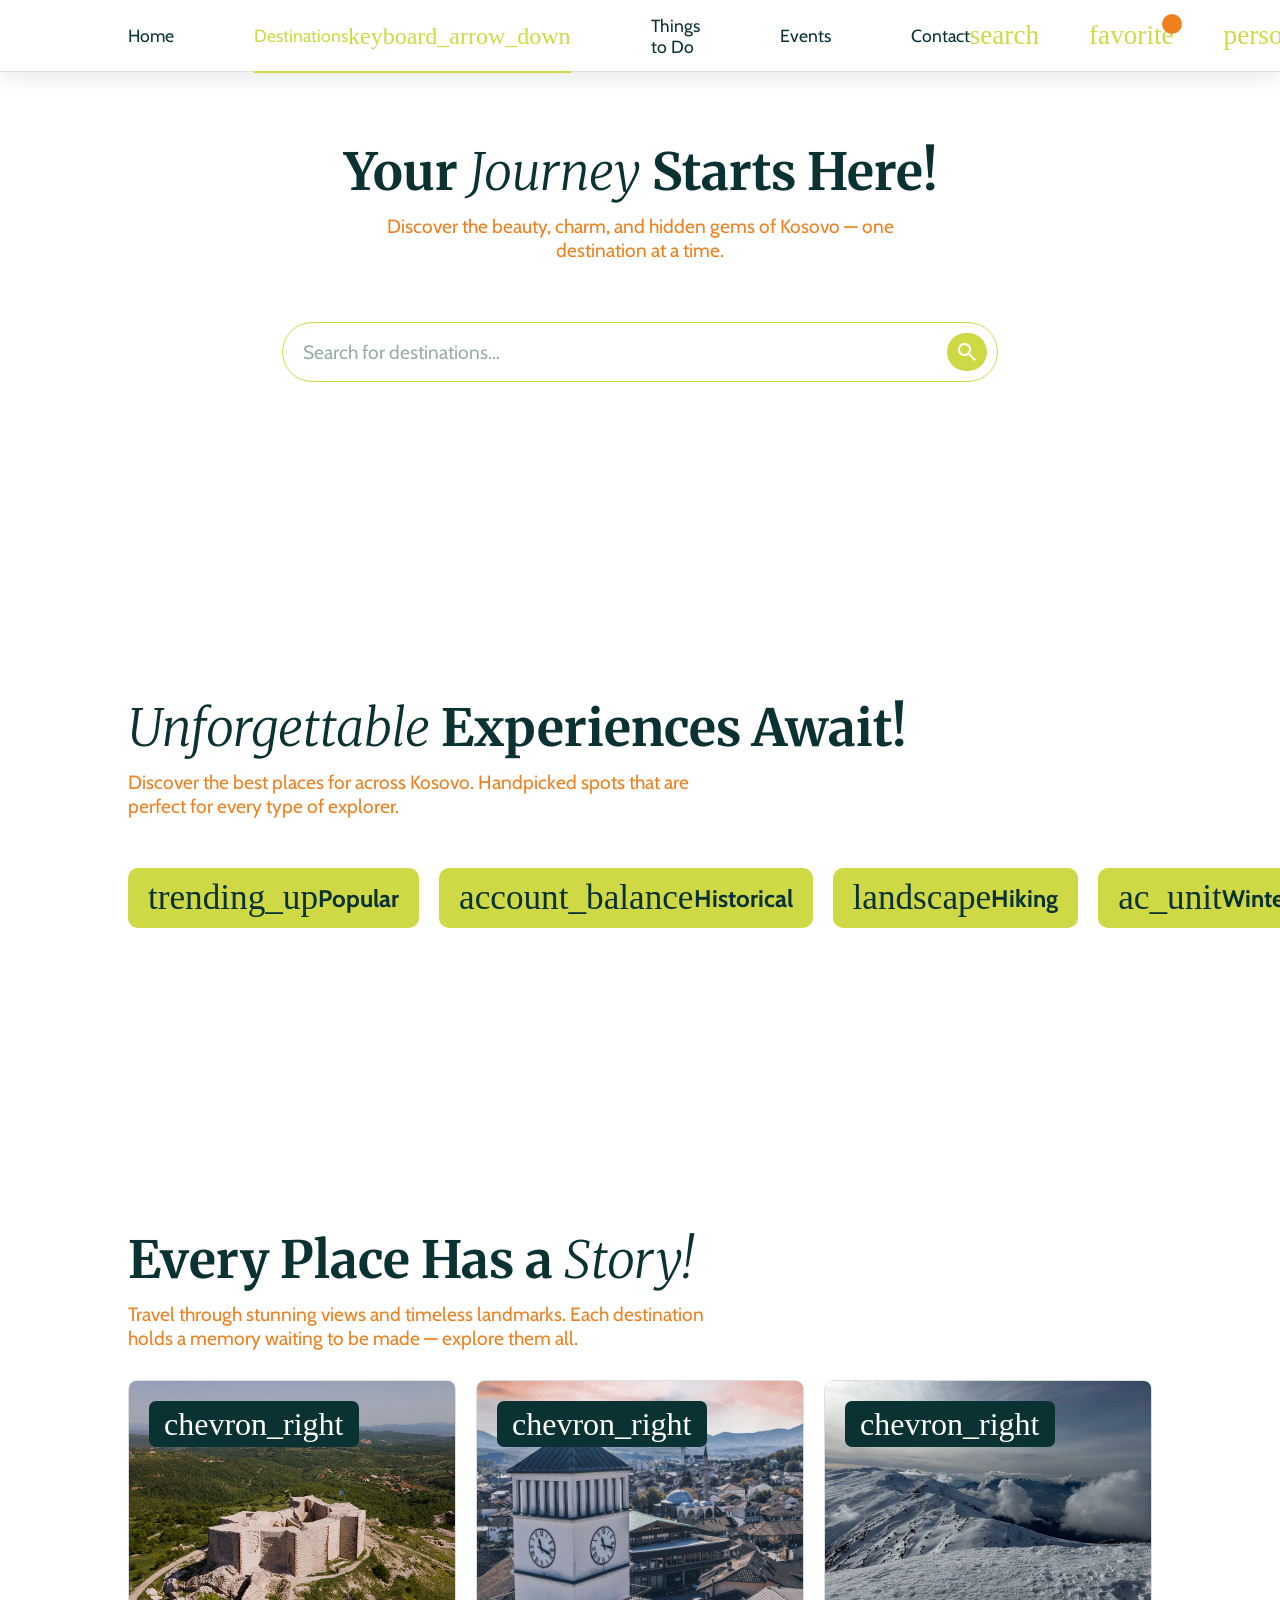
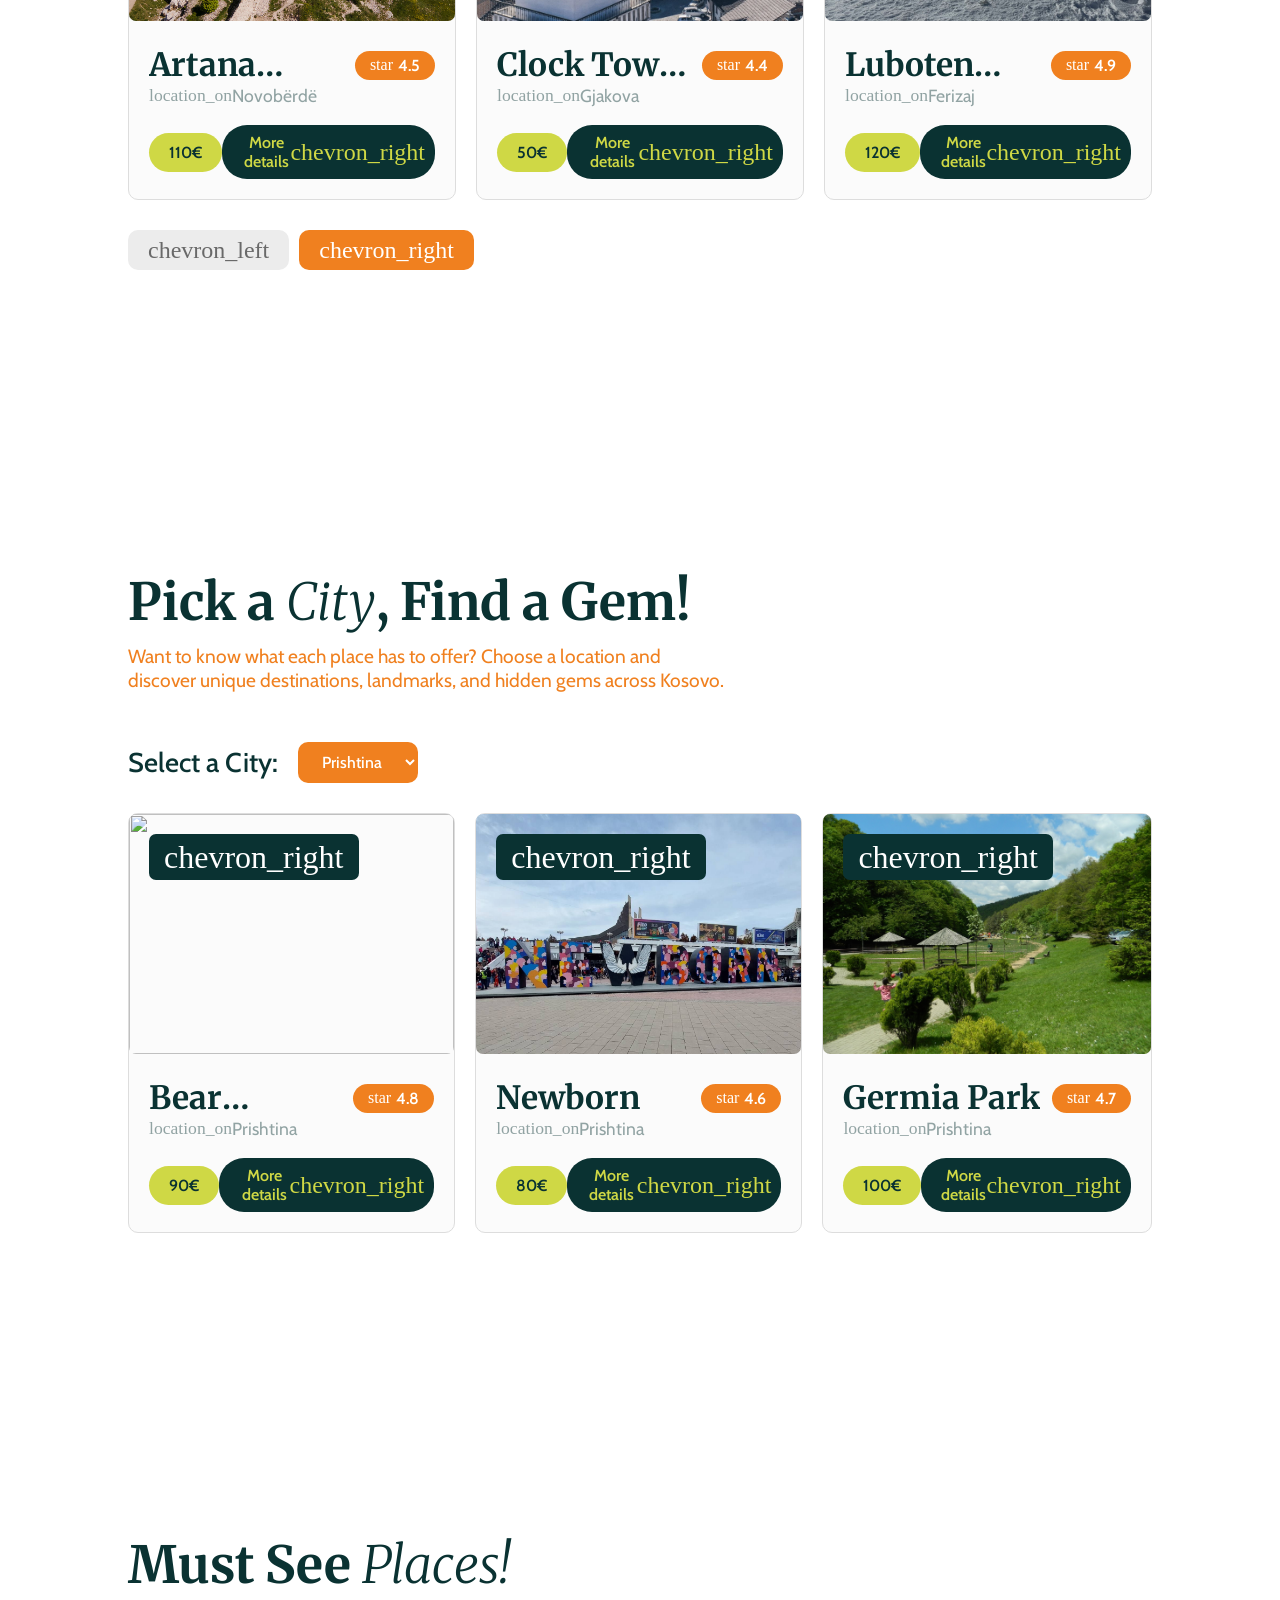
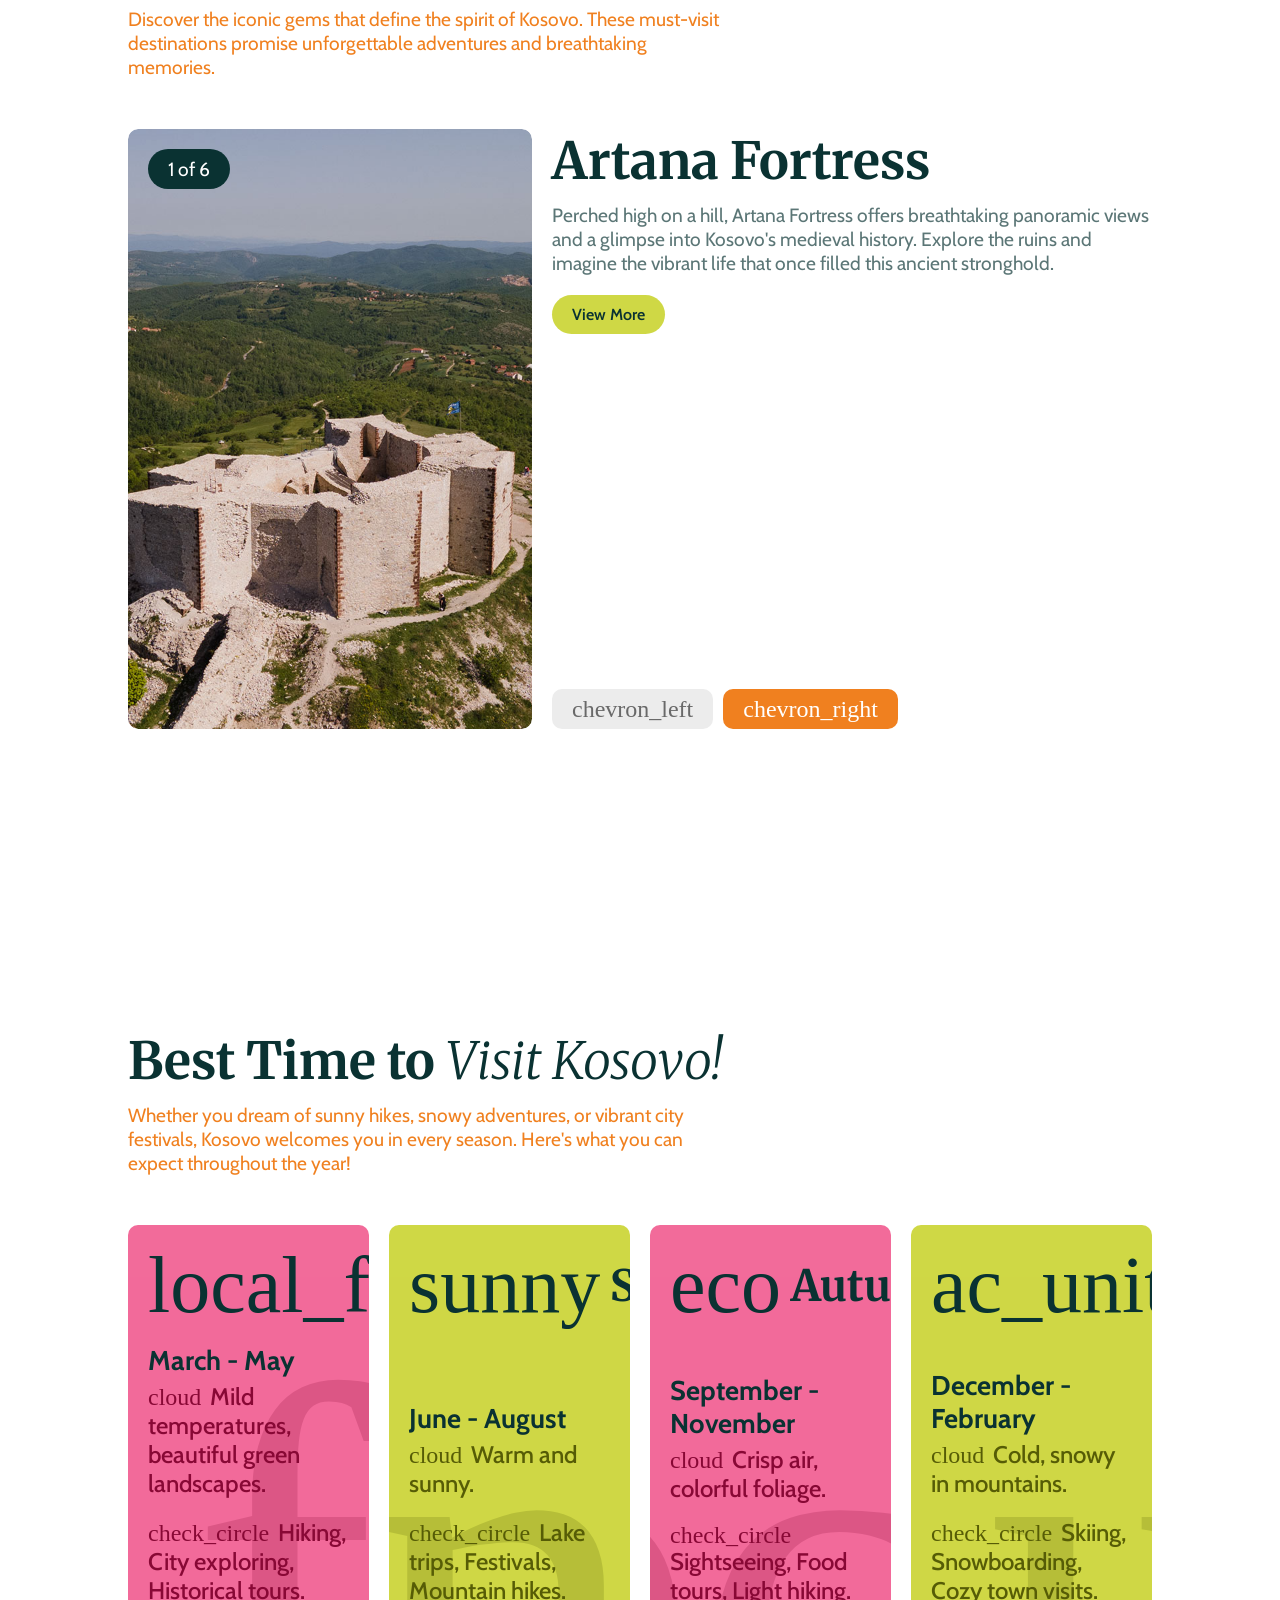
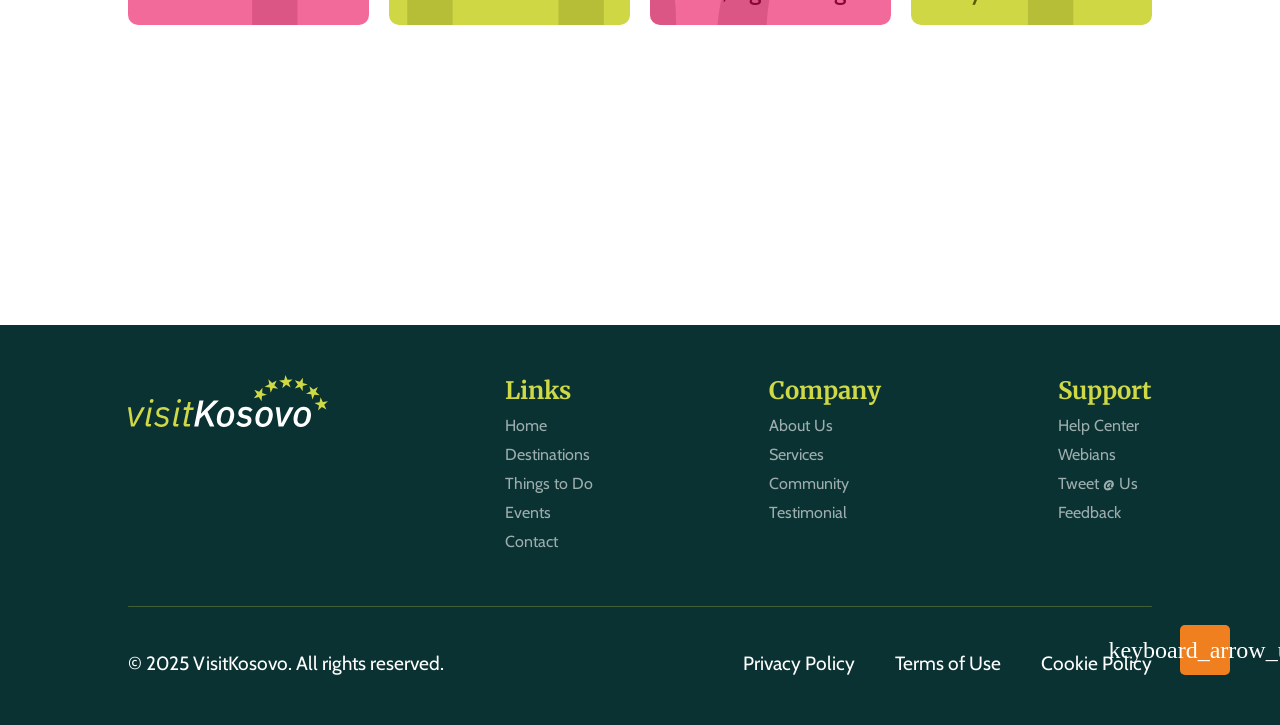
==== page2.html @ 6e76bd53 "first Visit Kosovo commit" ====
<!DOCTYPE html>
<html lang="en">
  <head>
    <meta charset="UTF-8" />
    <meta name="viewport" content="width=device-width, initial-scale=1.0" />
    <title>Visit Kosovo</title>
    <link rel="icon" href="img/VisitKosovo FAVICON.svg" />
    <link rel="stylesheet" href="style.css" />

    <!-- Google Fonts -->
    <link
      href="https://fonts.googleapis.com/css2?family=Cabin:wght@400;500;700&family=Merriweather:wght@400;700&display=swap"
      rel="stylesheet"
    />

    <!-- Material Symbols (if using <span class="material-symbols-outlined">) -->
    <link
      href="https://fonts.googleapis.com/css2?family=Material+Symbols+Outlined"
      rel="stylesheet"
    />
    <link
      href="https://fonts.googleapis.com/css2?family=Material+Symbols+Outlined"
      rel="stylesheet"
    />
    <!-- Font Awesome -->
    <link
      rel="stylesheet"
      href="https://cdnjs.cloudflare.com/ajax/libs/font-awesome/6.4.0/css/all.min.css"
    />
  </head>

  <body>
    <header>
      <div class="header-logo">
        <a href="index.html"
          ><img src="img/VISIT KOSOVO LOGO-02.svg" alt=""
        /></a>
      </div>
      <nav>
        <ul>
          <div class="link-container">
            <li><a href="index.html">Home</a></li>
          </div>
          <div
            class="scrolldown-nav active-link"
            style="border-bottom: 2px solid #cfd845"
          >
            <li><a href="page2.html">Destinations</a></li>
            <span class="material-icons nav-arrow"> keyboard_arrow_down </span>
            <div class="scroll-container">
              <ul>
                <li><a href="#">Popular</a></li>
                <li><a href="#">Historical</a></li>
                <li><a href="#">Hiking</a></li>
                <li><a href="#">Winter</a></li>
                <li><a href="#">Nature</a></li>
              </ul>
            </div>
          </div>
          <div class="link-container">
            <li><a href="page3.html">Things to Do</a></li>
          </div>
          <div class="link-container">
            <li><a href="page4.html">Events</a></li>
          </div>
          <div class="link-container">
            <li><a href="page5.html">Contact</a></li>
          </div>
        </ul>
      </nav>
      <div class="header-buttons">
        <div class="header-icon">
          <span class="material-icons">search</span>
        </div>
        <a href="page6.html">
          <div class="header-icon">
            <div class="notify-circle"></div>
            <span class="material-icons">favorite</span>
          </div>
        </a>
        <a href="page7.html">
          <div class="header-icon">
            <span class="material-icons">person</span>
          </div>
        </a>
      </div>
    </header>
    <main>
      <section class="dt-hero-section">
        <h1>Your <span>Journey</span> Starts Here!</h1>
        <p class="section-paragraph">
          Discover the beauty, charm, and hidden gems of Kosovo — one
          destination at a time.
        </p>
        <div class="search-container">
          <input
            type="text"
            placeholder="Search for destinations..."
            id="searchInput"
          />
          <button class="searchButton">
            <span class="material-symbols-outlined">search</span>
          </button>
        </div>
      </section>
      <section class="category-section">
        <div class="category-title">
          <h1><span>Unforgettable</span> Experiences Await!</h1>
          <p class="section-paragraph">
            Discover the best places for across Kosovo. Handpicked spots that
            are perfect for every type of explorer.
          </p>
        </div>
        <div class="category-container">
          <div class="category-box" onclick="loadCategoryCard(0)">
            <span class="material-icons">trending_up</span>
            <h2>Popular</h2>
          </div>
          <div class="category-box" onclick="loadCategoryCard(1)">
            <span class="material-icons">account_balance</span>
            <h2>Historical</h2>
          </div>
          <div class="category-box" onclick="loadCategoryCard(2)">
            <span class="material-icons">landscape</span>
            <h2>Hiking</h2>
          </div>
          <div class="category-box" onclick="loadCategoryCard(3)">
            <span class="material-icons">ac_unit</span>
            <h2>Winter</h2>
          </div>
          <div class="category-box" onclick="loadCategoryCard(4)">
            <span class="material-icons">park</span>
            <h2>Nature</h2>
          </div>
        </div>
        <div class="category-pop-up">
          <div class="pop-up-content">
            <div class="pop-up-grid" id="popupContent"></div>
          </div>
          <div class="close-btn" id="closeBtn">
            <span class="material-icons">close</span>
          </div>
        </div>
      </section>
      <section class="main-dtn-section">
        <div class="main-dtn-title">
          <h1>Every Place Has a <span>Story!</span></h1>
          <p class="section-paragraph">
            Travel through stunning views and timeless landmarks. Each
            destination holds a memory waiting to be made — explore them all.
          </p>
        </div>
        <div class="main-dtn-grid" id="mainDestination"></div>
        <div class="testimonial-buttons">
          <button class="test-btn" id="testBtnLeft">
            <span class="material-icons">chevron_left</span>
          </button>
          <button class="test-btn test-btn-active" id="testBtnRight">
            <span class="material-icons">chevron_right</span>
          </button>
        </div>
      </section>
      <section class="location-dtn-section">
        <div class="location-title">
          <h1>Pick a <span>City</span>, Find a Gem!</h1>
          <p class="section-paragraph">
            Want to know what each place has to offer? Choose a location and
            discover unique destinations, landmarks, and hidden gems across
            Kosovo.
          </p>
        </div>
        <div class="selection-container">
          <h2>Select a City:</h2>
          <select name="" id="select"></select>
        </div>
        <div class="location-dtn-grid" id="locationDtn"></div>
      </section>
      <section class="mustsee-section">
        <div class="mustsee-title">
          <h1>Must See <span>Places!</span></h1>
          <p class="section-paragraph">
            Discover the iconic gems that define the spirit of Kosovo. These
            must-visit destinations promise unforgettable adventures and
            breathtaking memories.
          </p>
        </div>
        <div class="mustsee-content"></div>
      </section>
      <section class="seasons-section">
        <div class="seasons-title">
          <h1>Best Time to <span>Visit Kosovo!</span></h1>
          <p class="section-paragraph">
            Whether you dream of sunny hikes, snowy adventures, or vibrant city
            festivals, Kosovo welcomes you in every season. Here's what you can
            expect throughout the year!
          </p>
        </div>
        <div class="seasons-content">
          <div class="season-card">
            <span class="material-icons bck-icon">local_florist</span>
            <div class="season-title">
              <span class="material-icons">local_florist</span>
              <h1>Spring</h1>
            </div>
            <div class="season-info">
              <h2>March - May</h2>
              <div>
                <ul>
                  <li>
                    <span class="material-icons">cloud</span>
                    <p>Mild temperatures, beautiful green landscapes.</p>
                  </li>
                  <li>
                    <span class="material-icons">check_circle</span>
                    <p>Hiking, City exploring, Historical tours.</p>
                  </li>
                </ul>
              </div>
            </div>
          </div>
          <div class="season-card green-season">
            <span class="material-icons bck-icon">sunny</span>
            <div class="season-title">
              <span class="material-icons">sunny</span>
              <h1>Summer</h1>
            </div>
            <div class="season-info">
              <h2>June - August</h2>
              <div>
                <ul>
                  <li>
                    <span class="material-icons">cloud</span>
                    <p>Warm and sunny.</p>
                  </li>
                  <li>
                    <span class="material-icons">check_circle</span>
                    <p>Lake trips, Festivals, Mountain hikes.</p>
                  </li>
                </ul>
              </div>
            </div>
          </div>
          <div class="season-card">
            <span class="material-icons bck-icon">eco</span>
            <div class="season-title">
              <span class="material-icons">eco</span>
              <h1>Autumn</h1>
            </div>
            <div class="season-info">
              <h2>September - November</h2>
              <div>
                <ul>
                  <li>
                    <span class="material-icons">cloud</span>
                    <p>Crisp air, colorful foliage.</p>
                  </li>
                  <li>
                    <span class="material-icons">check_circle</span>
                    <p>Sightseeing, Food tours, Light hiking.</p>
                  </li>
                </ul>
              </div>
            </div>
          </div>
          <div class="season-card green-season">
            <span class="material-icons bck-icon">ac_unit</span>
            <div class="season-title">
              <span class="material-icons">ac_unit</span>
              <h1>Winter</h1>
            </div>
            <div class="season-info">
              <h2>December - February</h2>
              <div>
                <ul>
                  <li>
                    <span class="material-icons">cloud</span>
                    <p>Cold, snowy in mountains.</p>
                  </li>
                  <li>
                    <span class="material-icons">check_circle</span>
                    <p>Skiing, Snowboarding, Cozy town visits.</p>
                  </li>
                </ul>
              </div>
            </div>
          </div>
        </div>
      </section>
    </main>
    <footer>
      <div class="foot-up">
        <div class="foot-logo">
          <a href="index.html"
            ><img src="img/VISIT KOSOVO LOGO Version 2-03.svg" alt=""
          /></a>
        </div>
        <ul>
          <h3>Links</h3>
          <li><a href="index.html">Home</a></li>
          <li><a href="page2.html">Destinations</a></li>
          <li><a href="page3.html">Things to Do</a></li>
          <li><a href="page4.html">Events</a></li>
          <li><a href="page5.html">Contact</a></li>
        </ul>
        <ul>
          <h3>Company</h3>
          <li><a href="#">About Us</a></li>
          <li><a href="#">Services</a></li>
          <li><a href="#">Community</a></li>
          <li><a href="#">Testimonial</a></li>
        </ul>
        <ul>
          <h3>Support</h3>
          <li><a href="#">Help Center</a></li>
          <li><a href="#">Webians</a></li>
          <li><a href="#">Tweet @ Us</a></li>
          <li><a href="#">Feedback</a></li>
        </ul>
      </div>
      <div class="divide"></div>
      <div class="foot-down">
        <p>© 2025 VisitKosovo. All rights reserved.</p>
        <ul>
          <li><a href="#">Privacy Policy</a></li>
          <li><a href="#">Terms of Use</a></li>
          <li><a href="#">Cookie Policy</a></li>
        </ul>
      </div>
      <div class="top-button" id="backToTop">
        <span class="material-icons">keyboard_arrow_up</span>
      </div>
    </footer>
    <script src="data.js"></script>
    <script src="script.js"></script>
    <script src="destinations.js"></script>
  </body>
</html>
---- style.css ----
* {
    margin: 0;
    padding: 0;
    box-sizing: border-box;
}

@font-face {
    font-family: 'Material Icons';
    font-style: normal;
    font-weight: 400;
    src: url(https://fonts.gstatic.com/s/materialicons/v140/flUhRq6tzZclQEJ-Vdg-IuiaDsNZ.ttf) format('truetype');
}

.material-icons {
    font-family: 'Material Icons' !important;
    font-size: 24px;
    font-weight: normal;
    font-style: normal;
    display: inline-block;
    line-height: 1;
    text-transform: none;
    letter-spacing: normal;
    word-wrap: normal;
    white-space: nowrap;
    direction: ltr;
    -webkit-font-smoothing: antialiased;
    -moz-osx-font-smoothing: grayscale;
    text-rendering: optimizeLegibility;
    font-feature-settings: 'liga';
}

body {
    font-family: 'Cabin', sans-serif;
}

section {
    width: 100%;
    padding: 0px 10%;
    margin-bottom: 300px;
}

h1 {
    color: #0A3232;
    font-family: 'Merriweather', serif;
    font-weight: bold;
    font-size: 3.2em;
    margin-bottom: 10px;
}

h1 span {
    font-weight: 300;
    font-style: italic;
}

.section-paragraph {
    width: 600px;
    color: #F0801F;
    font-size: 1.2em;
    margin-bottom: 20px;
}

button {
    padding: 10px 20px;
    border: none;
    border-radius: 25px;
    font-family: 'Cabin', sans-serif;
    font-size: 1em;
    font-weight: 600;
    cursor: pointer;
    transition: 0.2s ease-in-out;
}

/*Header Start*/
header {
    display: flex;
    justify-content: space-between;
    align-items: center;
    margin: 0 auto;
    height: 8vh;
    padding: 0px 10%;
    background-color: white;
    border-bottom: 1px solid #e0e0e0;
    position: sticky;
    top: 0;
    box-shadow: 0px 5px 20px 0px #e0e0e0b6;
    z-index: 100;
}

.header-logo {
    width: 150px;
}

nav {
    display: flex;
    align-items: center;
}

nav ul {
    display: flex;
    list-style: none;
    align-items: center;
    gap: 80px;
}

nav ul li a {
    height: 8vh;
    text-decoration: none;
    font-size: 1.1em;
    color: #0A3232;
    transition: 0.2s ease-in-out;
}

.link-container {
    height: 8vh;
    display: flex;
    justify-content: center;
    align-items: center;
    border-bottom: 2px solid transparent;
    margin-top: 2px;
    transition: 0.2s ease-in-out;
}

.active-link {
    border-bottom: 2px solid #CFD845;
}

.active-link a,
.active-link span {
    color: #CFD845;
}

.link-container:hover,
.scrolldown-nav:hover {
    border-bottom: 2px solid #CFD845;
}

.link-container:hover a,
.scrolldown-nav:hover,
.scrolldown-nav:hover a {
    color: #CFD845;
}

.scrolldown-nav {
    height: 8vh;
    color: #0A3232;
    display: flex;
    align-items: center;
    cursor: pointer;
    border-bottom: 2px solid transparent;
    margin-top: 2px;
    position: relative;
    transition: 0.2s ease-in-out;
}

.nav-arrow {
    transition: 0.2s ease-in-out;
}

.scrolldown-nav:hover .scroll-container {
    visibility: visible;
    opacity: 1;
}
.scrolldown-nav:hover .scroll-container ul li a {
    color: #0A3232;
}

.scrolldown-nav:hover .nav-arrow {
    rotate: 180deg;
}

.scroll-container {
    background-color: white;
    border: 1px solid #e0e0e0b6;
    border-radius: 10px;
    box-shadow: 0px 5px 20px 0px #e0e0e0b6;
    width: 250px;
    padding: 10px;
    position: absolute;
    top: 70px;
    left: 0px;
    visibility: hidden;
    opacity: 0;
    transition: 0.2s ease-in-out;
}

.scroll-container ul {
    display: flex;
    flex-direction: column;
    align-items: start;
    gap: 10px;
}

.scroll-container ul li {
    width: 100%;
    font-size: 16px;
}

.scroll-container ul li a {
    text-decoration: none;
    color: #0A3232;
    width: 100%;
    height: 100%;
    padding: 5px 10px;
    border-radius: 5px;
    display: flex;
    align-items: center;
}

.scroll-container ul li a:hover {
    background-color: #F0801F;
    color: white !important;
}

.header-buttons {
    display: flex;
    align-items: center;
    gap: 50px;
}

.header-icon {
    position: relative;
}

.header-icon span:hover {
    color: #0A3232;
}

.header-icon span {
    color: #CFD845;
    font-size: 1.7em;
    cursor: pointer;
    transition: 0.2s ease-in-out;
}

.notify-circle {
    background-color: #F0801F;
    color: white;
    display: flex;
    justify-content: center;
    align-items: center;
    width: 20px;
    height: 20px;
    border: none;
    border-radius: 50%;
    font-size: 0.8em;
    position: absolute;
    top: -8px;
    right: -8px;
}

/*Header End*/


/*Hero Section Start*/

.hero-section {
    width: 100%;
    height: 80vh;
    padding: 0px 10%;
    display: grid;
    grid-template-columns: repeat(4, 1fr);
    grid-template-rows: repeat(3, 1fr);
    gap: 20px;
    margin-top: 6vh;
}

.hero-section>div {
    border: none;
    border-radius: 10px;
}

.hero-text {
    grid-column: 1/3;
}

.hero-text h1 {
    color: #0A3232;
    font-family: 'Merriweather', serif;
    font-weight: bold;
    font-size: 3.2em;
    margin-bottom: 10px;
}

.hero-text p,
.adventure-left p,
.destination-text p,
.choose-title p,
.discover-title p,
.stats-title p,
.testimonial-title p,
.faq-title p {
    width: 600px;
    color: #F0801F;
    font-size: 1.2em;
    margin-bottom: 20px;
}

.hero-text div {
    display: flex;
    align-items: center;
    gap: 10px;
}

.main-btn {
    background-color: #CFD845;
    color: #0A3232;
}

.main-btn:hover {
    background-color: #0A3232;
    color: #CFD845;
}

.second-btn {
    background-color: #0A3232;
    color: #CFD845;
}

.second-btn:hover {
    background-color: #CFD845;
    color: #0A3232;
}

.firstBox {
    grid-template-columns: 1/2;
    grid-template-rows: 2/2;
    background-color: #F26B9A;
}

.secondBox {
    grid-template-columns: 2/3;
    grid-template-rows: 2/3;
    background-color: #C8E1AF;
}

.thirdBox {
    grid-template-columns: 1/2;
    grid-template-rows: 3/4;
    background-color: #F0801F;
}


.fourthBox {
    grid-template-columns: 2/3;
    grid-template-rows: 3/4;
    background-color: #CFD845;
}

.hero-image {
    grid-column: 3/5;
    grid-row: 1/4;
}

.hero-image img {
    width: 100%;
    height: 100%;
    object-fit: cover;
    border-radius: 10px;
}

.hero-box {
    display: flex;
    flex-direction: column;
    justify-content: space-between;
    padding: 20px;
    color: #0A3232;
}

.hero-box i {
    font-size: 5em;
}

.hero-box div p {
    font-size: 1em;
    font-style: italic;
    font-family: 'Merriweather', serif;
    margin-bottom: 3px;
}

.hero-box div h1 {
    font-size: 1.5em;
    margin: 0;
}

/*Hero Section End*/


/*Partners Section Start*/

.partners-section {
    width: 100%;
    text-align: center;
}

.partners-section h1 {
    margin: 0 auto;
    font-size: 2em;
    margin-bottom: 50px;
}

.partners-logos {
    width: 100%;
    display: grid;
    grid-template-columns: repeat(4, 1fr);
    grid-template-rows: repeat(2, 1fr);
    gap: 30px;
}

.partners-logos img {
    width: 150px;
    height: 80px;
    opacity: 0.8;
    object-fit: contain;
    filter: grayscale(100%);
    align-self: center;
    justify-self: center;
    transition: 0.2s ease-in-out;
}

.partners-logos img:hover {
    opacity: 1;
    filter: grayscale(0%);
}

/*Partners Section End*/



/*Adventure Section Start*/

.adventure-section {
    display: flex;
    justify-content: space-between;
}

.adventure-left {
    width: 100%;
}

.adventure-right {
    width: 100%;
    height: 500px;
    display: flex;
    flex-direction: column;
    align-items: center;
    gap: 20px;
}

.adventure-content {
    position: relative;
    width: 100%;
    height: 500px;
}

.adventure-content img {
    width: 100%;
    height: 500px;
    border-radius: 10px;
    object-fit: cover;
}

.adventure-info {
    position: absolute;
    left: 0;
    bottom: 0;
    width: 60%;
    height: auto;
    padding: 20px;
    background-color: #0A3232;
    border-radius: 10px;
    border: none;
    display: flex;
    flex-direction: column;
    justify-content: space-between;
    overflow: hidden;
    transition: 0.3s ease;
}

.activeInfo {
    height: 250px;
}

.adventure-info:first-child div {
    display: flex;
    align-items: center;
    justify-content: space-between;
    color: #CFD845;
    align-items: center;
}

.adventure-info:first-child h1 {
    font-size: 2em;
    color: #CFD845;
    margin: 0;
}

.adventure-info:first-child span {
    transform: scaleY(-1);
    font-size: 3em;
    margin: 0;
    cursor: pointer;
    transition: 0.2s ease;
}

.active-arrow {
    rotate: 180deg;
    transition: 0.2s ease;
}

.adventurePara {
    display: none;
    color: #C8E1AF;
    opacity: 0;
    transition: 0.3s ease-in-out;
}

.activePara {
    display: block;
    opacity: 1;
    color: #C8E1AF;
}

.adventure-lines {
    display: flex;
    align-items: center;
    gap: 10px;
}

.line {
    width: 30px;
    height: 10px;
    border-radius: 50px;
    border: none;
    background-color: #e0e0e0;
    cursor: pointer;
    transition: 0.3s ease-in-out;
}


.line-active {
    width: 60px;
    background-color: #F0801F;
}

/*Adventure Section End*/


/*Destination Section Start*/

.category-buttons {
    width: 100%;
    display: flex;
    justify-content: space-between;
    align-items: center;
    margin-top: 50px;
    margin-bottom: 30px;
}

.all-destination-buttons {
    display: flex;
    align-items: center;
    gap: 10px;
}

.destination-btn {
    padding: 8px 20px;
    background-color: #ececec;
    color: #696969;
    display: flex;
    align-items: center;
    gap: 10px;
    transition: 0.2s ease;
}

.destination-btn:hover {
    background-color: #d6d6d6;
}

.active-destination-btn {
    background-color: #F0801F;
    color: white;
    transition: 0.2s ease-in-out;
}

.active-destination-btn:hover {
    background-color: #F0801F;
}

.destination-btn span {
    font-size: 1.4em;
}

.card-grid {
    width: 100%;
    display: grid;
    align-items: center;
    gap: 20px;
    grid-template-columns: repeat(3, 1fr);
}

.card-content {
    display: flex;
    flex-direction: column;
    justify-content: space-between;
    background-color: #dddddd1f;
    border: 1px solid #dddddd;
    height: 420px;
    border-radius: 10px;
    position: relative;
    transition: 0.2s ease-in-out;
}

.card-content:hover {
    border-color: #bebebe;
}

.card-ft img {
    width: 100%;
    height: 240px;
    border-radius: 7px;
    object-fit: cover;
}

.card-info {
    height: 100%;
    padding: 20px;
    display: flex;
    flex-direction: column;
    justify-content: space-between;
}

.card-title {
    width: 100%;
    display: flex;
    justify-content: space-between;
    align-items: center;
}

.card-title h1 {
    font-size: 2em;
    margin-bottom: 0px;
    overflow: hidden;
    text-overflow: ellipsis;
    display: -webkit-box;
    -webkit-line-clamp: 1;
    line-clamp: 1;
    -webkit-box-orient: vertical;
}

.card-rating {
    background-color: #F0801F;
    color: white;
    border: none;
    border-radius: 25px;
    padding: 5px 15px;
    display: flex;
    align-items: center;
    gap: 5px;
    font-family: 'Cabin', sans-serif;
    font-size: 1em;
    font-weight: 600;
}

.card-rating span {
    font-size: 1em;
}

.card-location {
    color: #0a323270;
    font-family: 'Cabin', sans-serif;
    font-size: 1.1em;
    display: flex;
    align-items: center;
}

.card-location span {
    font-size: 1em;
}

.card-info .main-btn {
    margin-right: 5px;
}

.card-details {
    position: absolute;
    top: 20px;
    left: 20px;
    padding: 7px 15px;
    border: none;
    border-radius: 7px;
    display: flex;
    align-items: center;
    width: fit-content;
    background-color: #0A3232;
    color: white;
    gap: 20px;
    transition: 0.2s ease-in-out;
}

#detail-arrow {
    font-size: 2em;
    transition: 0.2s ease-in-out;
}

.active-detail-arrow {
    rotate: 180deg;
}

.card-details span {
    font-size: 1.7em;
    cursor: pointer;
    transition: 0.2s ease;
}

.card-details span:hover {
    color: #CFD845;
}

.card-details a {
    color: #CFD845;
    margin-top: 4px;
}

.details-right {
    height: 100%;
    display: none;
    align-items: center;
    gap: 30px;
    position: relative;
    transition: 0.2s ease-in-out;
}

.active-detail {
    display: flex;
}

.divide {
    width: 2px;
    height: 30px;
    background-color: #ced8458f;
    border-radius: 10px;
    border: none;
}

.map-container {
    display: flex;
    flex-direction: column;
    gap: 20px;
    position: absolute;
    top: 0px;
    right: -520px;
    width: 500px;
    height: auto;
    padding: 20px;
    border-radius: 10px;
    scale: 0.1;
    opacity: 0;
    visibility: hidden;
    background-color: white;
    border: 1px solid #e0e0e0b6;
    box-shadow: 0px 5px 20px 0px #e0e0e0b6;
    z-index: 20;
    transition: 0.3s ease-in-out;
}

.active-map {
    scale: 1;
    opacity: 1;
    visibility: visible;
}

.card-content:last-child .map-container {
    top: 60px;
    left: 0;
}

.map {
    width: 100%;
    height: 240px;
    border-radius: 7px;
    border: none;
}

.map-container button {
    width: 100%;
    background-color: #F0801F;
    color: white;
    transition: 0.2s ease-in-out;
}

.map button:hover {
    background-color: #fa9e4e;
}

.card-buttons {
    display: flex;
    justify-content: space-between;
    align-items: center;
}

.price-btn {
    background-color: #CFD845;
    color: #0A3232;
    cursor: default;
}

.card-buttons .second-btn {
    display: flex;
    align-items: center;
    padding: 8px 10px 8px 20px;
}

/* Destination Section End */


/* CTA Section Start */

.cta-content {
    width: 100%;
    height: 600px;
    padding: 20px;
    border-radius: 10px;
    border: none;
    background-color: #0A3232;
    color: white;
    display: flex;
    flex-direction: column;
    justify-content: space-between;
    position: relative;
    overflow: hidden;
}

.cta-top span {
    font-size: 300px;
    color: #CFD845;
    z-index: 10;
}

.cta-text {
    width: 100%;
    display: flex;
    justify-content: space-between;
    align-items: center;
    z-index: 10;
}

.cta-text h1 {
    color: white;
    margin: 0;
}

.cta-text button {
    background-color: #CFD845;
    color: #0A3232;
    width: 250px;
    height: 60px;
    border-radius: 100px;
    font-size: 1.2em;
    transition: 0.2s ease-in-out;
}

.cta-text button:hover {
    background-color: white;
}

.cta-bck {
    color: #108181;
    position: absolute;
    font-size: 500px;
    opacity: 0.2;
    z-index: 1;
}

.cloud-1 {
    right: -60px;
    bottom: -100px;
    transform: scaleX(-1);
}

.cloud-2 {
    left: -150px;
    bottom: -150px;
}

.fan-1 {
    right: 350px;
    top: 50px;
    font-size: 250px;
    rotate: 45deg;
}

.fan-2 {
    right: 200px;
    top: 30px;
    font-size: 150px;
    rotate: -45deg;
}

/* CTA Section End */


/* Choose Us Section Start */

.choose-all-cat {
    height: 70px;
    padding: 0px 30px;
    border-bottom: 2px solid #e0e0e0;
    display: flex;
    align-items: center;
    gap: 40px;
    margin-top: 50px;
    margin-bottom: 30px;
}

.choose-category {
    height: 70px;
    padding: 0px 15px;
    border-radius: 10px 10px 0px 0px;
    font-size: 1.2em;
    background-color: transparent;
    color: #696969;
    border-bottom: 2px solid transparent;
    display: flex;
    align-items: center;
    cursor: pointer;
    transition: 0.2s ease-in-out;
}

.choose-category:hover,
.map-btn:hover,
.gallery-btn:hover {
    background-color: #c0c0c023;
}

.active-category {
    background-color: #f0801f23;
    color: #F0801F;
    border-bottom: 2px solid #F0801F;
}

.active-category:hover {
    background-color: #f0801f23;
}

.choose-all-cat .divide {
    background-color: #bebebe;
}

.choose-content {
    width: 100%;
    height: 420px;
    display: grid;
    grid-template-columns: repeat(4, 1fr);
    grid-template-rows: repeat(2, 1fr);
    gap: 20px;
}

.choose-content>div {
    border: none;
    border-radius: 10px;
}

.choose-img {
    grid-column: 1/2;
    grid-row: 1/3;
}

.choose-img img {
    width: 100%;
    height: 100%;
    object-fit: cover;
    object-position: bottom;
    border-radius: 10px;
}

.choose-box {
    max-width: 350px;
    display: flex;
    flex-direction: column;
    justify-content: space-between;
    padding: 20px;
}

.choose-box span {
    font-size: 4em;
}

.choose-box h1 {
    max-width: 350px;
    font-family: 'Cabin', sans-serif;
    font-size: 1.5em;
    margin: 0;
    white-space: normal;
    word-wrap: break-word;
}

.chooseBox1 {
    grid-column: 2/3;
    grid-row: 1/2;
    background-color: #F26B9A;
    color: #880835;
}

.chooseBox1 h1 {
    color: #880835;
}

.chooseBox2 {
    grid-column: 2/3;
    grid-row: 2/3;
    background-color: #C8E1AF;
    color: #0A3232;
}

.chooseBox2 h1 {
    color: #0A3232;
}

.choose-text {
    grid-column: 3/5;
    grid-row: 1/3;
    display: flex;
    flex-direction: column;
    justify-content: space-between;
    margin-left: 20px;
}

.choose-text-title {
    display: flex;
    align-items: center;
    gap: 20px;
}

.choose-text-title:first-child div {
    width: 100px;
    height: 100px;
    border-radius: 10px;
    background-color: #CFD845;
    color: #0A3232;
    display: flex;
    justify-content: center;
    align-items: center;
}

.choose-text-title:first-child span {
    font-size: 4em;
}

.choose-text p {
    color: #0a3232ab;
    font-size: 1.2em;
}

/* Choose Us Section End */


/* Discover Section Start */

.discover-content {
    width: 100%;
    height: 700px;
    max-height: 700px;
}

.discover-buttons {
    display: flex;
    align-items: center;
    gap: 10px;
    margin-top: 50px;
    margin-bottom: 30px;
}

.map-btn,
.gallery-btn,
.video-btn {
    display: flex;
    align-items: center;
    gap: 10px;
    padding: 8px 20px;
    border-radius: 10px;
    font-size: 1em;
    background-color: #ececec;
    color: #696969;
    display: flex;
    align-items: center;
    cursor: pointer;
    transition: 0.2s ease-in-out;
}

.map-btn:hover,
.gallery-btn:hover,
.video-btn:hover {
    background-color: #d6d6d6;
}

.discover-btn-active {
    background-color: #F0801F;
    color: white;
}

.discover-btn-active:hover {
    background-color: #F0801F;
}

.map-content,
.video-content {
    width: 100%;
    height: 100%;
    border-radius: 10px;
}

.discover-content iframe {
    width: 100%;
    height: 100%;
    border-radius: 10px;
    border: none;
}

.gallery-sec {
    width: 100%;
    height: 700px;
    max-height: 700px;
    display: flex;
    flex-direction: column;
    justify-content: center;
}

.gallery-content {
    width: 100%;
    height: 100%;
    max-height: 700px;
    display: grid;
    grid-template-columns: repeat(4, 1fr);
    grid-template-rows: 350px 350px;
    gap: 20px;
}

.gallery-container {
    border-radius: 10px;
}

.gallery-container img {
    width: 100%;
    height: 100%;
    max-height: 100%;
    object-fit: cover;
    border-radius: 10px;
}

.gll-1 {
    grid-column: 1/2;
    grid-row: 1/3;
}

.gll-2 {
    grid-column: 2/3;
    grid-row: 1/2;
}

.gll-3 {
    grid-column: 3/5;
    grid-row: 1/2;
}

.gll-4 {
    grid-column: 2/4;
    grid-row: 2/3;
}

.gll-5 {
    grid-column: 4/5;
    grid-row: 2/3;
}

.change-circles {
    display: flex;
    justify-content: center;
    align-items: center;
    gap: 10px;
    margin-top: 50px;
}

.circle {
    width: 10px;
    height: 10px;
    border-radius: 50%;
    background-color: #e0e0e0;
    border: none;
    cursor: pointer;
    transition: 0.3s ease-in-out;
}

.active-circle {
    background-color: #F0801F;
}

/* Discover Section End */


/* Stats Section Start */
.stats-content {
    width: 100%;
    display: grid;
    grid-template-columns: repeat(3, 1fr);
    gap: 20px;
    margin-top: 50px;
}

.stats-box {
    height: 300px;
    background-color: #F26B9A;
    color: #0A3232;
    border-radius: 10px;
    padding: 20px;
    display: flex;
    flex-direction: column;
    justify-content: space-between;
    position: relative;
    overflow: hidden;
    transition: 0.2s ease-in-out;
}

.stats-box span {
    font-size: 5.5em;
}

.stats-box p {
    font-size: 1.5em;
    font-family: 'Merriweather', serif;
    font-weight: bold;
    z-index: 10;
}

.pink-stats {
    background-color: #CFD845;
}

.bck-icon {
    color: #880835;
    position: absolute;
    bottom: -20px;
    right: -20px;
    z-index: 1;
    opacity: 0.2;
    transform: scale(7);
    cursor: default;
}

.green-bck-icon {
    color: #565c06;
}

/* Stats Section End */


/* Testimonial Section Start */
.testimonial-content {
    width: 100%;
    display: grid;
    grid-template-columns: repeat(2, 1fr);
    gap: 20px;
    margin-top: 50px;
}

.testimonial-card {
    background-color: #dddddd1f;
    border: 1px solid #dddddd;
    height: 300px;
    padding: 20px;
    border-radius: 10px;
    display: flex;
    flex-direction: column;
    justify-content: space-between;
    transition: 0.2s ease-in-out;
}

.testimonial-card:hover {
    border-color: #bebebe;
}

.testimonial-main {
    display: flex;
    justify-content: space-between;
    align-items: center;
}

.testimonial-info {
    display: flex;
    align-items: center;
    gap: 20px;
}

.testimonial-pfp {
    width: 70px;
    height: 70px;
    border-radius: 50%;
    outline: 3px solid #CFD845;
}

.testimonial-pfp img {
    width: 100%;
    height: 100%;
    border-radius: 50%;
    object-fit: cover;
}

.testimonial-info h1 {
    font-size: 2.2em;
    margin: 0;
}

.testimonial-country {
    display: flex;
    align-items: center;
    gap: 5px;
}

.flag {
    width: 25px;
    object-fit: cover;
}

.testimonial-country p {
    font-size: 1em;
    font-family: 'Merriweather', serif;
    color: #0a323270;
}

.testimonial-stars {
    display: flex;
    align-items: center;
    gap: 5px;
    color: #CFD845;
    align-self: flex-start;
    position: relative;
    top: 10px;
}

.testimonial-text {
    font-size: 1.2em;
    color: #0A3232;
}

.testimonial-buttons {
    display: flex;
    align-items: center;
    gap: 10px;
    margin-top: 30px;
}

.test-btn {
    background-color: #ececec;
    color: #696969;
    padding: 8px 20px;
    border-radius: 10px;
    display: flex;
    justify-content: center;
    align-items: center;
    cursor: pointer;
    transition: 0.2s ease-in-out;
}

.test-btn-active {
    background-color: #F0801F;
    color: white;
}

/* Testimonial Section End */


/* FAQ Section Start */
.faq-section {
    width: 100%;
    display: flex;
    justify-content: space-between;
    align-items: flex-start;
    gap: 250px;
}

.faq-content {
    width: 100%;
    display: flex;
    flex-direction: column;
    gap: 30px;
}

.question-container {
    width: 100%;
    height: auto;
    border-bottom: 1px solid #e0e0e0;
    display: flex;
    flex-direction: column;
    gap: 30px;
    padding: 20px 0px;
}

.question {
    height: 50px;
    display: flex;
    justify-content: space-between;
    align-items: center;
}

.question h1 {
    font-size: 1.5em;
    margin: 0;
}

.extend-btn {
    background-color: transparent;
    width: 60px;
    height: 60px;
    border-radius: 50%;
    display: flex;
    justify-content: center;
    align-items: center;
    transition: 0.2s ease-in-out;
}

.extend-btn:hover {
    background-color: #0a32320e;
}

.extend-btn span {
    font-size: 2.5em;
    color: #0A3232;
    cursor: pointer;
    transition: 0.3s ease-in-out;
}

.extend-btn.active span {
    transform: rotate(45deg);
}

.answer {
    display: none;
    max-height: 0;
    overflow: hidden;
    transition: max-height 0.3s ease, padding 0.3s ease;
}

.active-answer {
    display: block;
    max-height: 500px;
}

.answer p {
    color: #0a3232ab;
    font-size: 1.2em;
}

/* FAQ Section End */


/* Footer Start */
footer {
    width: 100%;
    height: 400px;
    padding: 50px 10%;
    background-color: #0A3232;
    display: flex;
    flex-direction: column;
    justify-content: space-between;
    position: relative;
}

.foot-up {
    width: 100%;
    display: flex;
    justify-content: space-between;
}

.foot-logo {
    height: 177px;
    display: flex;
    flex-direction: column;
    justify-content: space-between;
}

.foot-logo img {
    width: 200px;
}

.socials {
    display: flex;
    align-items: center;
    gap: 20px;
    font-size: 20px;
}

.socials i {
    color: #F0801F;
    transition: 0.2s ease-in-out;
}

.socials i:hover {
    opacity: 0.7;
}

footer h3 {
    color: #CFD845;
    font-family: 'Merriweather', serif;
    font-size: 1.5em;
    margin-bottom: 10px;
}

footer ul li {
    text-decoration: none;
    list-style: none;
    margin-bottom: 10px;
}

footer ul li a {
    text-decoration: none;
    color: white;
    opacity: 60%;
    font-weight: 200;
    transition: 0.2s ease;
}

footer ul li a:hover {
    opacity: 100%;
    text-decoration: underline;
}

footer .divide {
    width: 100%;
    height: 1px;
    opacity: 0.5;
}

.foot-down {
    width: 100%;
    display: flex;
    justify-content: space-between;
    align-items: center;
}

.foot-down p {
    color: white;
    font-size: 1.2em;
}

.foot-down ul {
    display: flex;
    align-items: center;
    gap: 40px;
}

.foot-down ul li {
    color: white;
    font-size: 1.2em;
    margin: 0;
}

.foot-down ul li a {
    opacity: 1;
}

.top-button {
    width: 50px;
    height: 50px;
    border-radius: 5px;
    border: none;
    background-color: #F0801F;
    color: white;
    display: flex;
    justify-content: center;
    align-items: center;
    cursor: pointer;
    position: absolute;
    bottom: 50px;
    right: 50px;
}

/*Footer End*/

/**/

/*Destination Page*/


/*Destination Hero Start*/
.dt-hero-section {
    height: 30vh;
    display: flex;
    flex-direction: column;
    text-align: center;
    justify-content: center;
    align-items: center;
    margin-top: 6vh;
}

.dt-hero-section p {
    width: 600px;
    color: #F0801F;
    font-size: 1.2em;
    margin-bottom: 20px;
}

.search-container {
    border: 1px solid #ced845;
    width: 70%;
    height: 60px;
    border-radius: 50px;
    padding: 10px;
    padding-left: 20px;
    display: flex;
    justify-content: space-between;
    align-items: center;
    margin-top: 40px;
}

.search-container input {
    background-color: transparent;
    color: #0A3232;
    width: 90%;
    height: 100%;
    border: none;
    outline: none;
    font-size: 1.2em;
    font-family: 'Cabin', serif;
}

.search-container input::placeholder {
    color: #0a3232ab;
    opacity: 0.6;
}

.searchButton {
    background-color: #CFD845;
    color: white;
    width: 38px;
    height: 100%;
    border-radius: 50px;
    display: flex;
    justify-content: center;
    align-items: center;
    transition: 0.2s ease-in-out;
}

.searchButton:hover {
    background-color: #bac435;
}
/*Destination Hero End*/


/*Category Section Start*/
.category-container {
    width: 100%;
    display: grid;
    grid-template-columns: repeat(5, 1fr);
    gap: 20px;
    margin-top: 50px;
}

.category-box {
    background-color: #CFD845;
    color: #0A3232;
    height: 60px;
    border-radius: 10px;
    padding: 20px;
    display: flex;
    justify-content: space-between;
    align-items: center;
    font-family: 'Cabin', serif;
    font-size: 1em;
    cursor: pointer;
    transition: 0.2s ease-in-out;
}

.category-box:hover {
    background-color: #0A3232;
    color: #CFD845;
}

.category-box span {
    font-size: 2.2em;
}

.category-pop-up {
    display: none;
    width: 100%;
    height: 100vh;
    position: fixed;
    top: 0;
    left: 0;
    background-color: #00000088;
    z-index: 100;
}

.pop-up-content {
    width: 100%;
    height: 90%;
    position: absolute;
    bottom: 0;
    left: 0;
    padding: 50px 10%;
    border-radius: 10px 10px 0px 0px;
    background-color: white;
}

.pop-up-grid {
    width: 100%;
    display: grid;
    align-items: center;
    gap: 20px;
    grid-template-columns: repeat(3, 1fr);
}

.pop-up-grid .card-content:nth-child(3) .map-container {
    top: 60px;
    left: 0;
}

.close-btn {
    width: 45px;
    height: 45px;
    border-radius: 10px;
    background-color: white;
    color: #696969;
    display: flex;
    justify-content: center;
    align-items: center;
    position: absolute;
    top: 20px;
    right: 20px;
    cursor: pointer;
    transition: 0.2s ease-in-out;
}

.close-btn:hover {
    background-color: #e0e0e0;
}

/*Category Section End*/


/* All Destinations Section Start */

.main-dtn-grid {
    width: 100%;
    display: grid;
    align-items: center;
    gap: 20px;
    grid-template-columns: repeat(3, 1fr);
    margin-top: 30px;
}
/* All Destinations Section End */


/* Location Destination Start */

.selection-container {
    display: flex;
    align-items: center;
    gap: 20px;
    margin-top: 50px;
    margin-bottom: 30px;
}

.selection-container h2 {
    font-size: 1.7em;
    font-weight: 500;
    margin: 0;
    color: #0A3232;
}

.selection-container select {
    background-color: #F0801F;
    color: white;
    padding: 10px 20px;
    border-radius: 10px;
    border: none;
    outline: none;
    font-size: 1em;
    font-weight: 500;
    font-family: 'Cabin', sans-serif;
    display: flex;
    justify-content: center;
    align-items: center;
    cursor: pointer;
    transition: 0.2s ease-in-out;
    /*
    appearance: none;
    -webkit-appearance: none;
    -moz-appearance: none;
    */
}

.selection-container select option {
    background-color: white;
    color: #0A3232;
    cursor: pointer;
}

.location-dtn-grid {
    width: 100%;
    display: grid;
    align-items: center;
    gap: 20px;
    grid-template-columns: repeat(3, 1fr);
}
/* Location Destination End */


/* Must See Places Start */

.mustsee-content {
    width: 100%;
    height: 600px;
    position: relative;
    display: flex;
    gap: 20px;
    margin-top: 50px;
}

.mustsee-image {
    flex: 1 1 0;
    height: 100%;
    border-radius: 10px;
    overflow: hidden;
}
.mustsee-image img {
    width: 100%;
    height: 100%;
    border-radius: 10px;
    object-fit: cover;
}

.page-num {
    position: absolute;
    top: 20px;
    left: 20px;
    padding: 8px 20px;
    border: none;
    border-radius: 50px;
    background-color: #0A3232;
    color: white;
}

.page-num p {
    font-size: 1.2em;
}

.mustsee-info {
    flex: 1 1 0;
    display: flex;
    flex-direction: column;
    justify-content: space-between;
}

.mustsee-info p {
    color: #0a3232ab;
    font-size: 1.2em;
}

.mustsee-info div:last-child {
    display: flex;
    justify-content: space-between;
    align-items: flex-end;
}

/* Must See Places End */


/* Seasons Start */

.seasons-content {
    width: 100%;
    height: 400px;
    display: grid;
    grid-template-columns: repeat(4, 1fr);
    gap: 20px;
    margin-top: 50px;
}

.season-card {
    background-color: #F26B9A;
    border-radius: 10px;
    padding: 20px;
    position: relative;
    display: flex;
    flex-direction: column;
    justify-content: space-between;
    overflow: hidden;
}

.season-card .bck-icon {
    font-size: 5em;
    bottom: 0;
    right: 0;
    z-index: 1;
    opacity: 0.2;
}

.season-title {
    color: #0A3232;
    display: flex;
    align-items: center;
    gap: 10px;
}

.season-title span {
    font-size: 5em;
}

.season-title h1 {
    font-size: 2.7em;
    margin: 0;
}

.season-info {
    color: #0A3232;
    z-index: 10;
}

.season-info h2 {
    font-size: 1.7em;
    margin: 0;
    margin-bottom: 5px;
}

.season-info div ul {
    display: flex;
    flex-direction: column;
    gap: 20px;
}

.season-info div ul li {
    list-style: none;
    color: #880835;
}

.season-info span {
    display: inline;
    font-size: 1.5em;
    margin-right: 5px;
}

.season-info p {
    display: inline;
    font-size: 1.5em;
    font-weight: 500;
}

.green-season {
    background-color: #CFD845;
}

.green-season .bck-icon {
    color: #565c06;
    opacity: 0.2;
}

.green-season .season-info div ul li {
    color: #565c06;
}
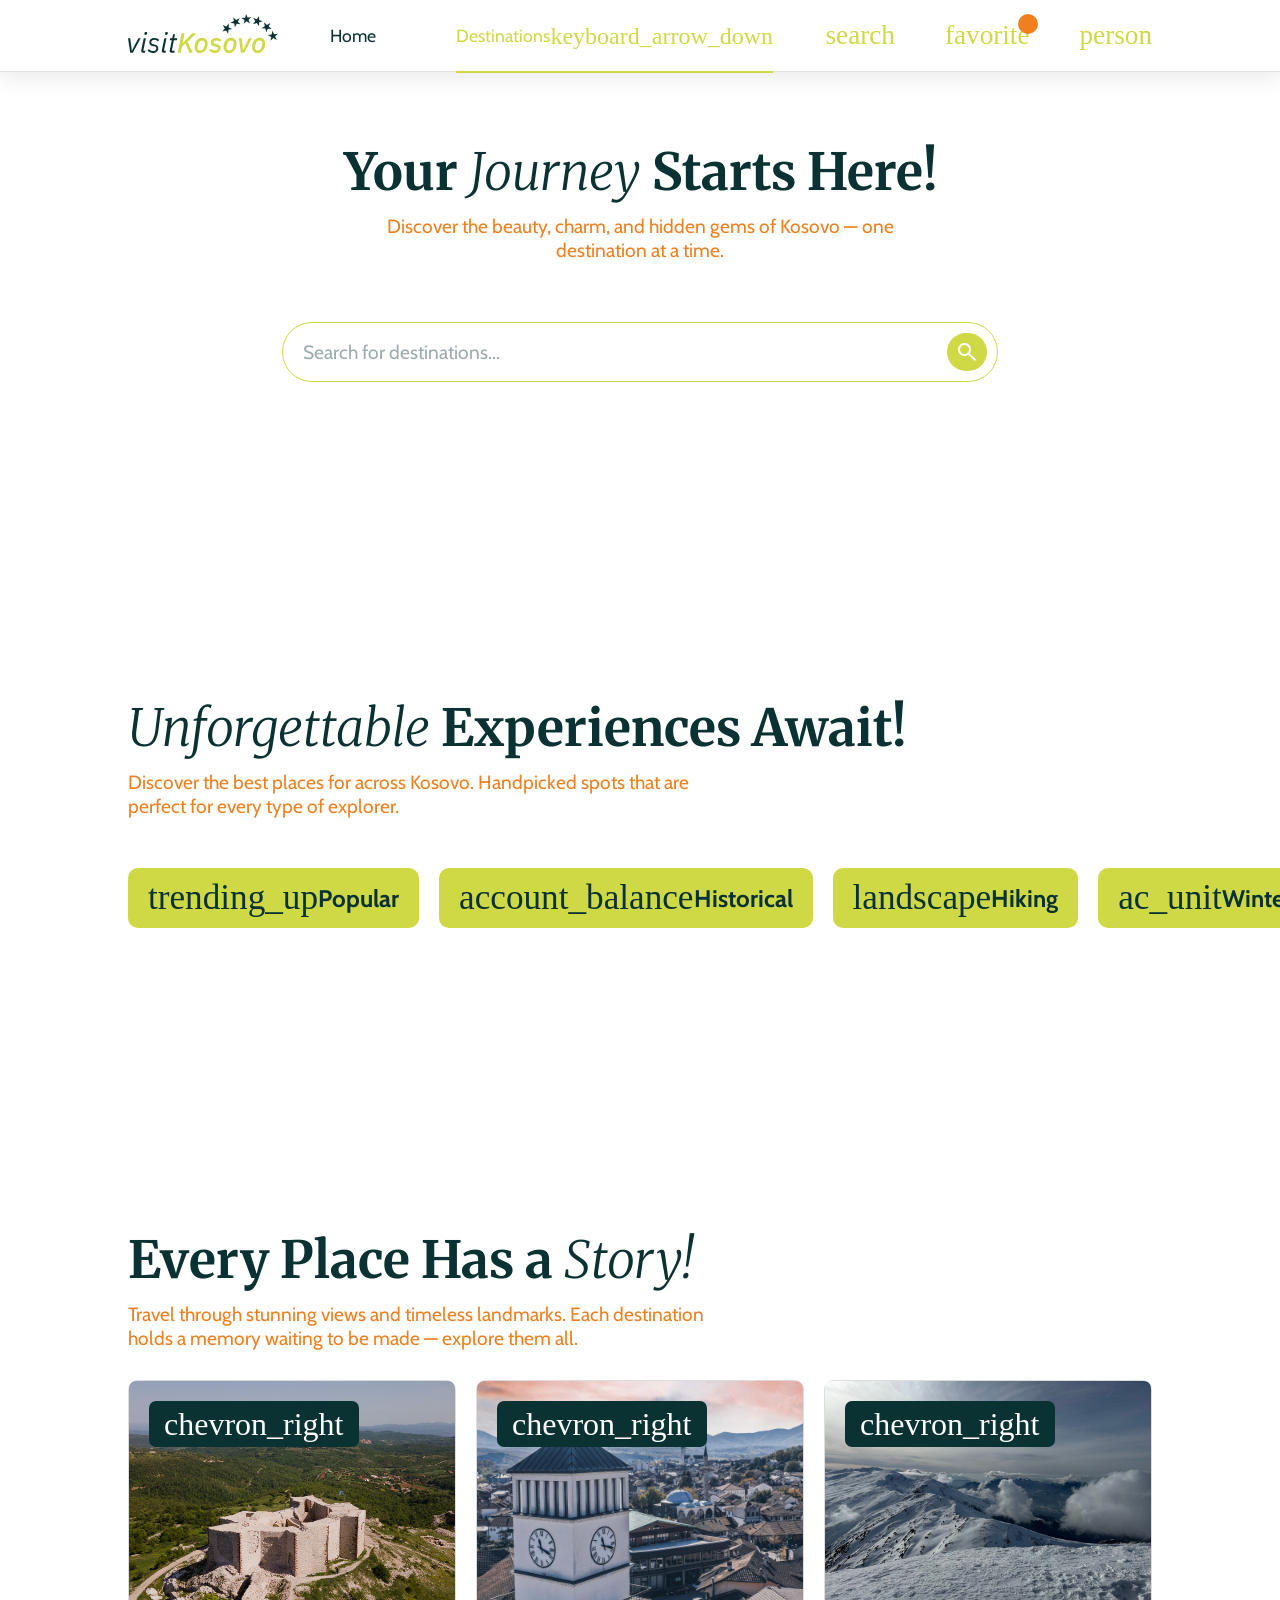
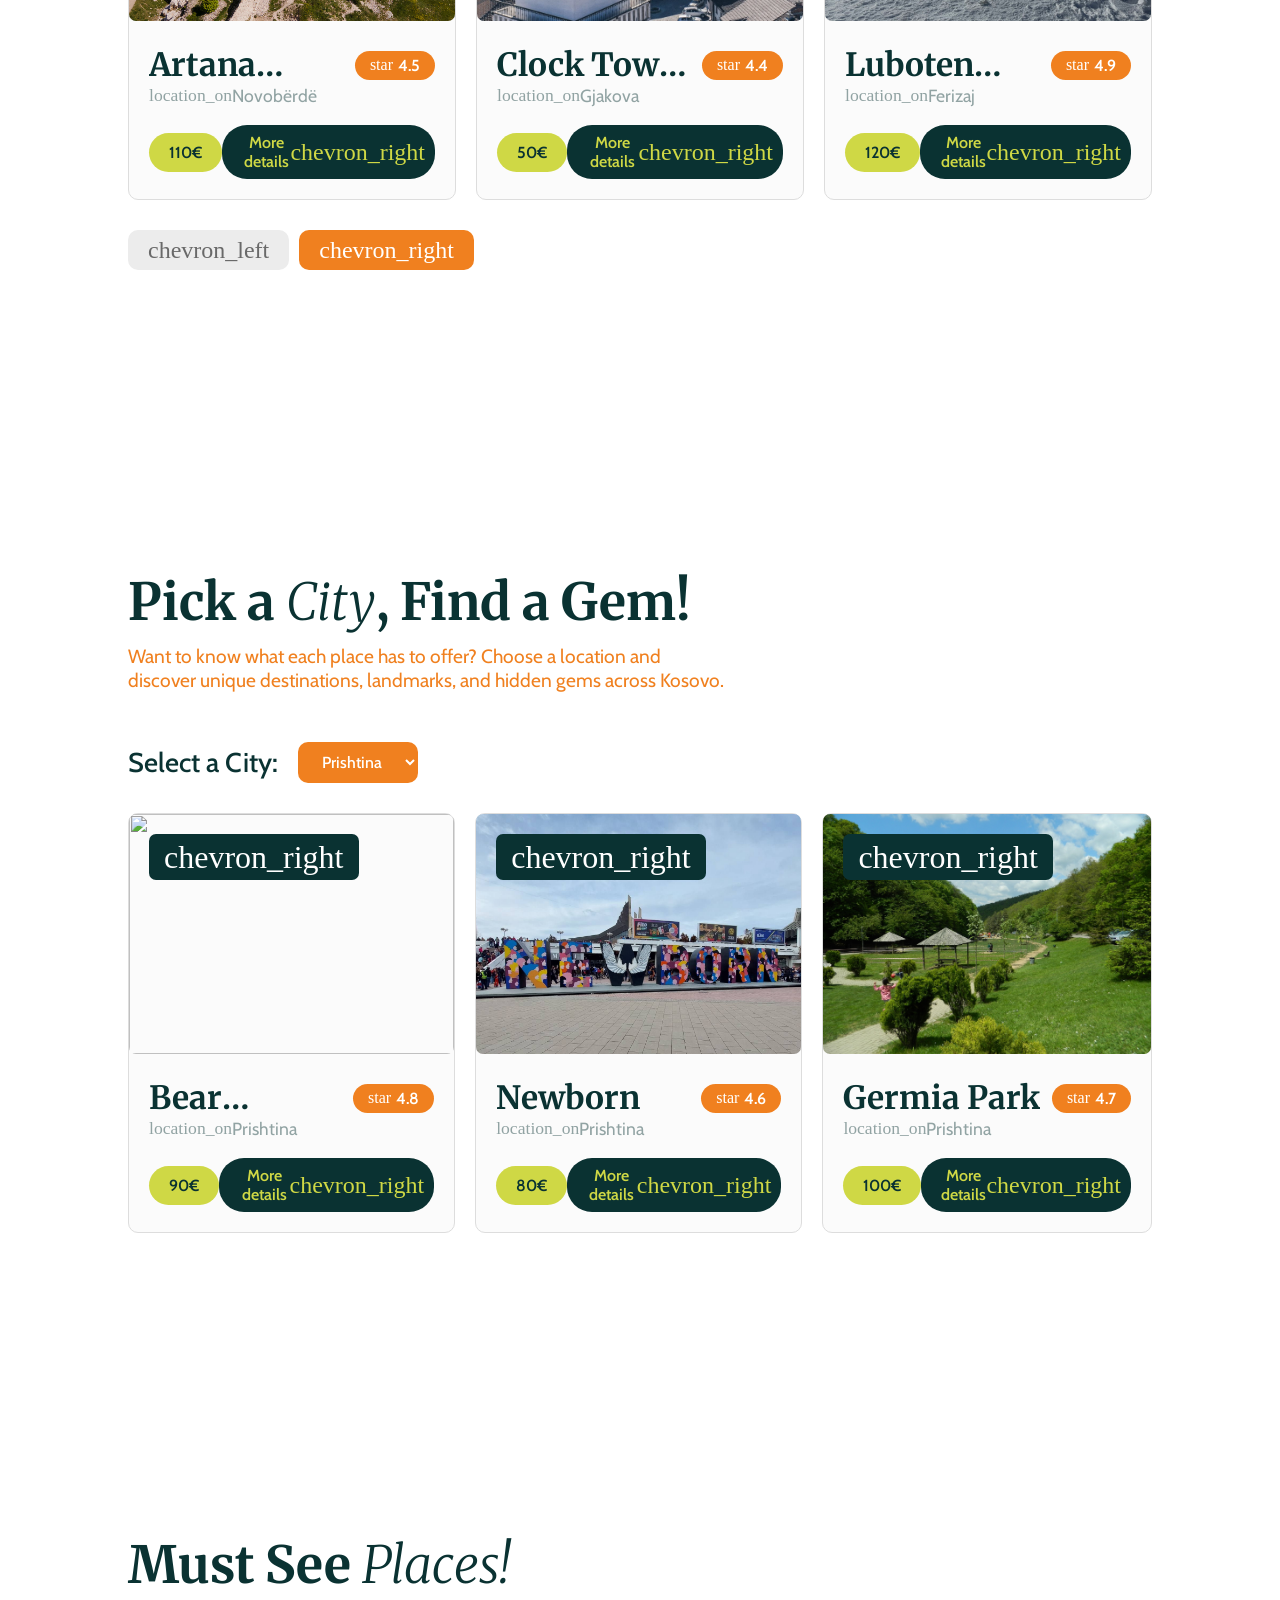
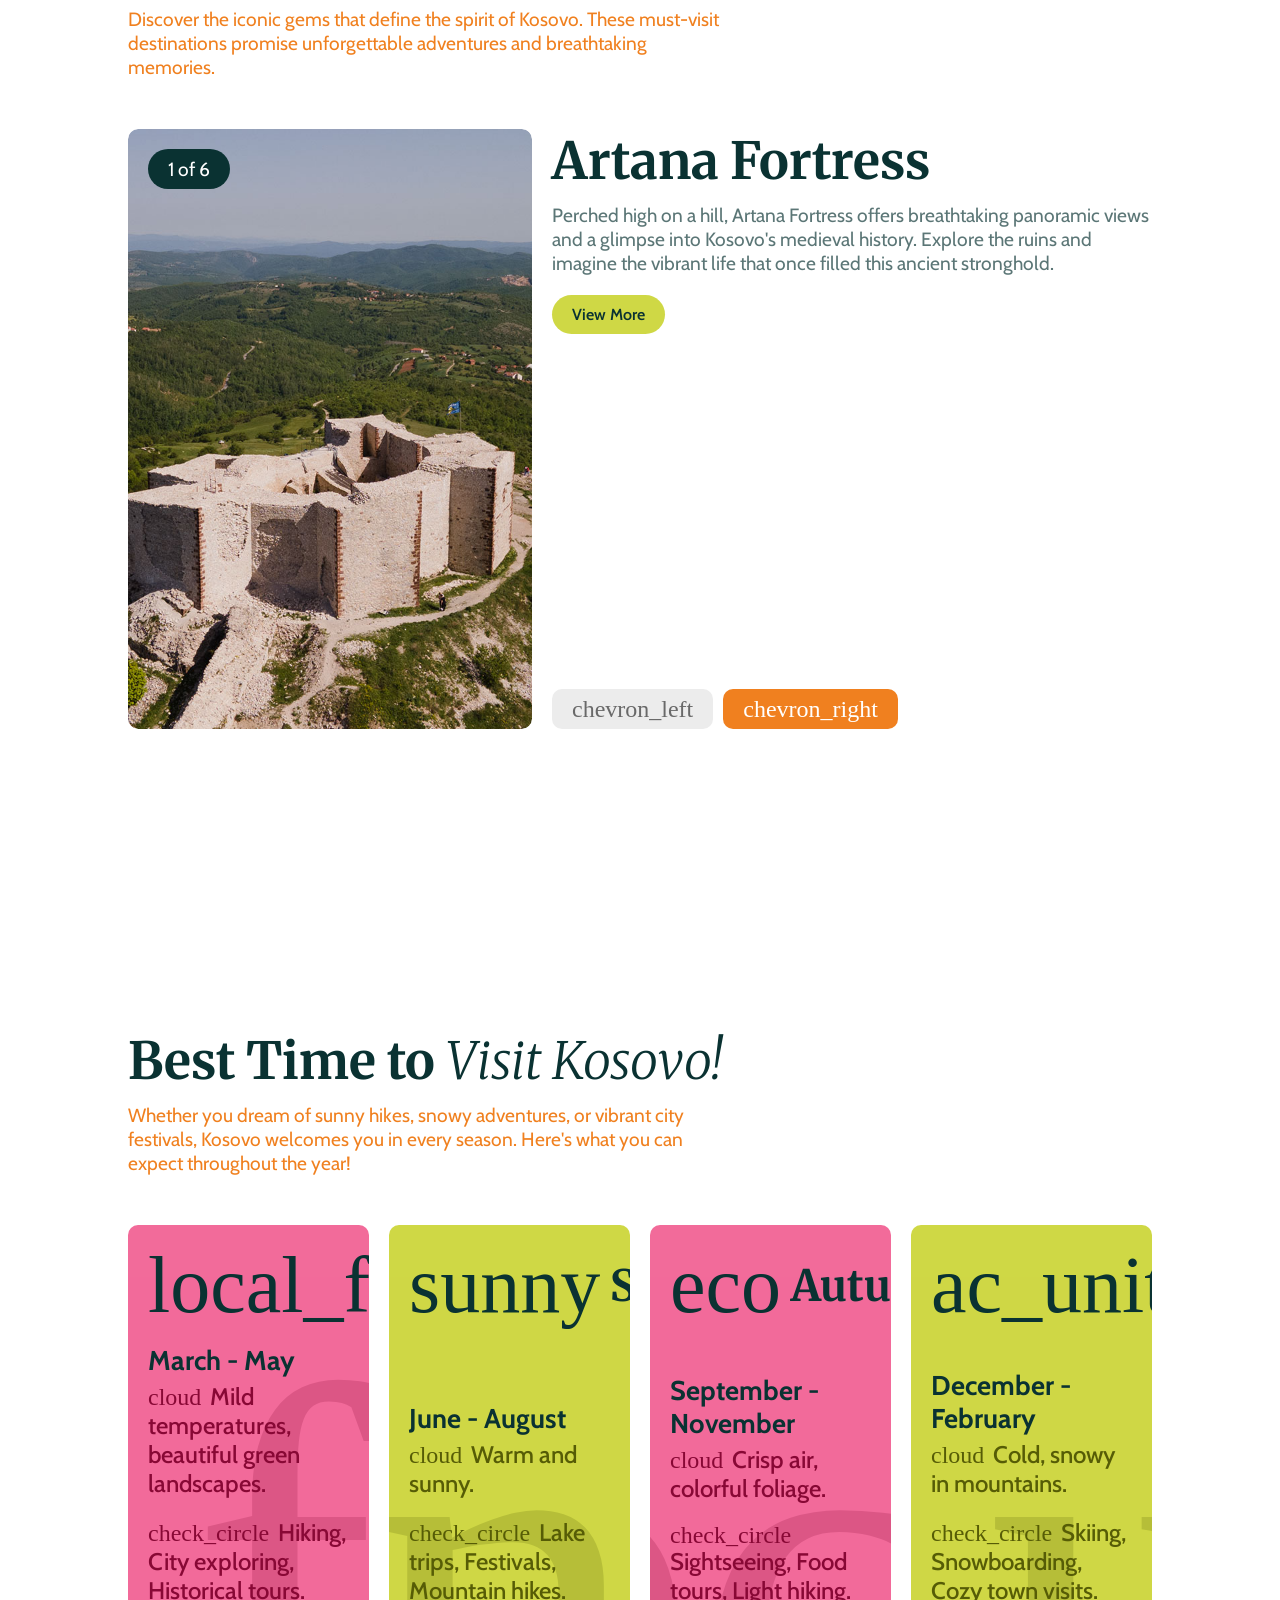
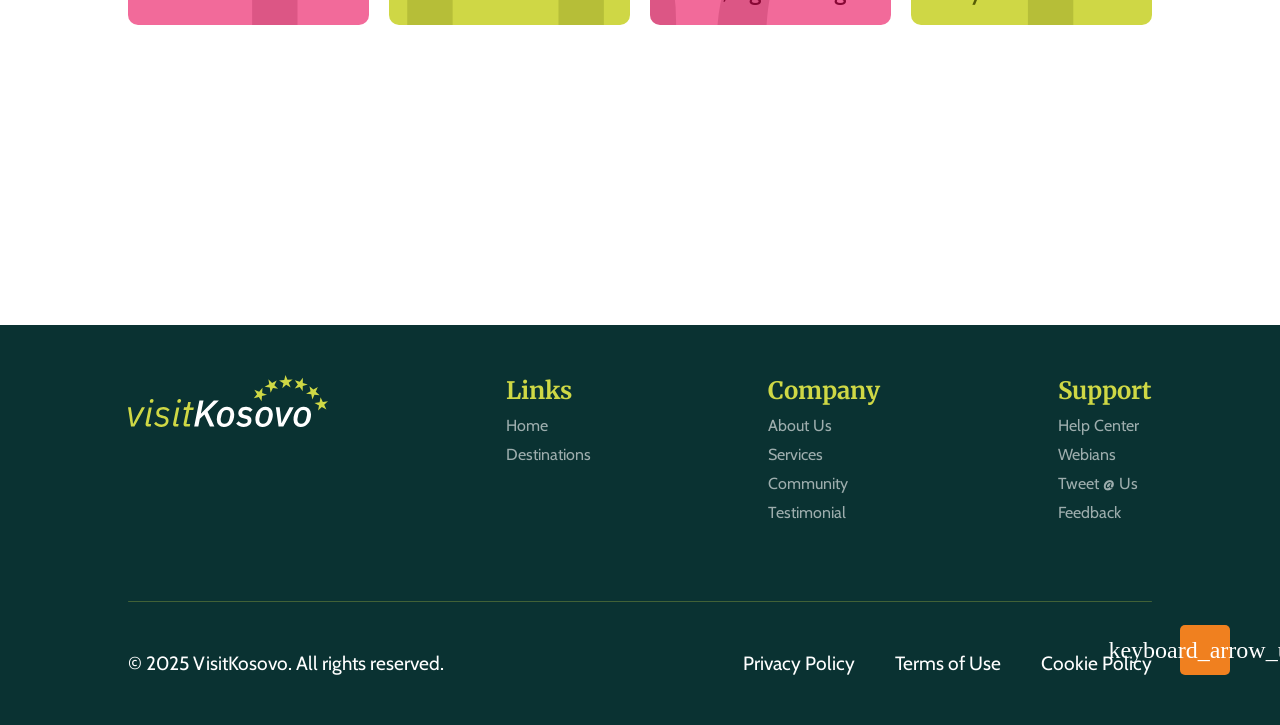
==== commit ae5b6eb0: "Changes on Responsive Design" ====
--- a/page2.html
+++ b/page2.html
@@ -1,4 +1,4 @@
-<!DOCTYPE html>
+<!doctype html>
 <html lang="en">
   <head>
     <meta charset="UTF-8" />
@@ -57,15 +57,6 @@
               </ul>
             </div>
           </div>
-          <div class="link-container">
-            <li><a href="page3.html">Things to Do</a></li>
-          </div>
-          <div class="link-container">
-            <li><a href="page4.html">Events</a></li>
-          </div>
-          <div class="link-container">
-            <li><a href="page5.html">Contact</a></li>
-          </div>
         </ul>
       </nav>
       <div class="header-buttons">
@@ -298,9 +289,6 @@
           <h3>Links</h3>
           <li><a href="index.html">Home</a></li>
           <li><a href="page2.html">Destinations</a></li>
-          <li><a href="page3.html">Things to Do</a></li>
-          <li><a href="page4.html">Events</a></li>
-          <li><a href="page5.html">Contact</a></li>
         </ul>
         <ul>
           <h3>Company</h3>
@@ -333,5 +321,6 @@
     <script src="data.js"></script>
     <script src="script.js"></script>
     <script src="destinations.js"></script>
+    <script src="nav.js"></script>
   </body>
 </html>
--- a/style.css
+++ b/style.css
@@ -833,7 +833,7 @@
 .cta-top span {
     font-size: 300px;
     color: #CFD845;
-    z-index: 10;
+    z-index: 100;
 }
 
 .cta-text {
@@ -1955,4 +1955,890 @@
 
 .green-season .season-info div ul li {
     color: #565c06;
-}+}
+
+
+
+html,
+body {
+    max-width: 100%;
+    overflow-x: hidden;
+}
+
+img,
+iframe,
+video {
+    max-width: 100%;
+}
+
+.mobile-menu-toggle {
+    display: none;
+    background: transparent;
+    border: none;
+    padding: 6px;
+    border-radius: 8px;
+    cursor: pointer;
+    color: #0A3232;
+    line-height: 0;
+}
+
+.mobile-menu-toggle .material-icons {
+    font-size: 2em;
+    color: #0A3232;
+}
+
+.mobile-menu {
+    position: fixed;
+    top: 0;
+    right: 0;
+    width: min(340px, 88%);
+    max-width: 100%;
+    height: 100%;
+    background-color: #0A3232;
+    box-shadow: -10px 0 40px rgba(0, 0, 0, 0.35);
+    z-index: 1000;
+    padding: 22px 24px;
+    transform: translateX(110%);
+    transition: transform 0.3s ease-in-out;
+    overflow-y: auto;
+    visibility: hidden;
+}
+
+.mobile-menu.open {
+    transform: translateX(0);
+    visibility: visible;
+}
+
+.mobile-menu::before {
+    content: "";
+    position: fixed;
+    inset: 0;
+    background-color: rgba(0, 0, 0, 0);
+    transition: background-color 0.3s ease-in-out;
+    z-index: -1;
+    pointer-events: none;
+}
+
+.mobile-menu-header {
+    display: flex;
+    justify-content: space-between;
+    align-items: center;
+    margin-bottom: 20px;
+    padding-bottom: 16px;
+    border-bottom: 1px solid rgba(255, 255, 255, 0.15);
+}
+
+.mobile-menu-title {
+    font-family: 'Merriweather', serif;
+    font-weight: bold;
+    color: #CFD845;
+    font-size: 1.3em;
+}
+
+.mobile-menu-close {
+    background: transparent;
+    border: none;
+    cursor: pointer;
+    color: #ffffff;
+    line-height: 0;
+    padding: 4px;
+}
+
+.mobile-menu-close .material-icons {
+    font-size: 1.8em;
+    color: #ffffff;
+}
+
+.mobile-menu-nav ul {
+    list-style: none;
+    display: flex;
+    flex-direction: column;
+    gap: 4px;
+}
+
+.mobile-menu-nav > ul > li > a,
+.mobile-nav-row > a {
+    display: block;
+    text-decoration: none;
+    color: #ffffff;
+    font-size: 1.15em;
+    font-weight: 600;
+    padding: 12px 10px;
+    border-radius: 8px;
+    transition: 0.2s ease-in-out;
+}
+
+.mobile-menu-nav > ul > li > a:hover,
+.mobile-nav-row > a:hover,
+.mobile-menu-nav a.mobile-active {
+    background-color: rgba(240, 128, 31, 0.18);
+    color: #F0801F;
+}
+
+.mobile-nav-row {
+    display: flex;
+    align-items: center;
+    gap: 6px;
+}
+
+.mobile-nav-row > a {
+    flex: 1 1 auto;
+    min-width: 0;
+}
+
+.mobile-submenu-toggle {
+    flex: 0 0 auto;
+    background: transparent;
+    border: none;
+    cursor: pointer;
+    color: #ffffff;
+    line-height: 0;
+    padding: 8px;
+    border-radius: 8px;
+    transition: background-color 0.2s ease-in-out;
+}
+
+.mobile-submenu-toggle:hover {
+    background-color: rgba(255, 255, 255, 0.08);
+}
+
+.mobile-submenu-toggle .material-icons {
+    font-size: 1.6em;
+    color: #CFD845;
+    transition: transform 0.25s ease-in-out;
+}
+
+.mobile-submenu-toggle.open .material-icons {
+    transform: rotate(180deg);
+}
+
+.mobile-submenu {
+    max-height: 0;
+    overflow: hidden;
+    transition: max-height 0.3s ease-in-out;
+}
+
+.mobile-submenu.open {
+    max-height: 420px;
+}
+
+.mobile-submenu-inner {
+    padding: 6px 0 6px 10px;
+    margin-top: 4px;
+    border-left: 2px solid rgba(207, 216, 69, 0.4);
+}
+
+.mobile-submenu-title {
+    text-transform: uppercase;
+    letter-spacing: 1px;
+    font-size: 0.8em;
+    color: rgba(255, 255, 255, 0.55);
+    margin-bottom: 8px;
+    padding-left: 10px;
+}
+
+.mobile-submenu ul li a {
+    display: block;
+    text-decoration: none;
+    color: rgba(255, 255, 255, 0.85);
+    font-size: 1em;
+    padding: 10px;
+    border-radius: 8px;
+    transition: 0.2s ease-in-out;
+}
+
+.mobile-submenu ul li a:hover {
+    background-color: rgba(240, 128, 31, 0.18);
+    color: #F0801F;
+}
+
+.mobile-menu-icons {
+    display: flex;
+    align-items: center;
+    gap: 24px;
+    margin-top: 24px;
+    padding-top: 18px;
+    border-top: 1px solid rgba(255, 255, 255, 0.15);
+}
+
+.mobile-menu-icons a {
+    color: #CFD845;
+    line-height: 0;
+}
+
+.mobile-menu-icons .material-icons {
+    font-size: 1.7em;
+    color: #CFD845;
+}
+
+body.mobile-menu-open {
+    overflow: hidden;
+}
+
+
+
+/* ( max-width: 1024px ) */
+@media (max-width: 1024px) {
+    html,
+    body {
+        max-width: 100%;
+        overflow-x: hidden;
+    }
+
+    section {
+        padding: 0 5%;
+        margin-bottom: 120px;
+    }
+
+
+    h1 {
+        font-size: 2.6em;
+    }
+
+    .hero-text p,
+    .adventure-left p,
+    .destination-text p,
+    .choose-title p,
+    .discover-title p,
+    .stats-title p,
+    .testimonial-title p,
+    .faq-title p,
+    .dt-hero-section p,
+    .section-paragraph {
+        width: 100%;
+        max-width: 100%;
+    }
+
+    header {
+        padding: 0 5%;
+    }
+
+    header nav,
+    .header-buttons {
+        display: none;
+    }
+
+    .mobile-menu-toggle {
+        display: inline-flex;
+        align-items: center;
+        justify-content: center;
+    }
+
+    .hero-section {
+        height: auto;
+        grid-template-columns: repeat(2, 1fr);
+        grid-template-rows: auto;
+        gap: 16px;
+    }
+
+    .hero-text {
+        grid-column: 1 / 3;
+    }
+
+    .hero-text h1 {
+        font-size: 2.6em;
+    }
+
+    .hero-image {
+        grid-column: 1 / 3;
+        grid-row: auto;
+        height: 360px;
+    }
+
+    .hero-box {
+        min-height: 200px;
+    }
+
+    .partners-logos {
+        grid-template-columns: repeat(4, 1fr);
+        gap: 1.5rem;
+        align-items: center;
+        justify-items: center;
+    }
+
+    .partners-logos img {
+        width: 100%;
+        max-width: 160px;
+        height: 70px;
+        max-height: 70px;
+        object-fit: contain;
+    }
+
+    .adventure-section {
+        flex-direction: column;
+        gap: 30px;
+    }
+
+    .adventure-info {
+        width: 80%;
+    }
+
+    .category-buttons {
+        flex-direction: column;
+        align-items: flex-start;
+        gap: 20px;
+    }
+
+    .all-destination-buttons {
+        flex-wrap: wrap;
+    }
+
+    .card-grid,
+    .main-dtn-grid,
+    .location-dtn-grid,
+    .pop-up-grid {
+        grid-template-columns: repeat(2, 1fr);
+    }
+
+    .map-container,
+    .card-content:last-child .map-container,
+    .pop-up-grid .card-content:nth-child(3) .map-container {
+        position: fixed;
+        top: 50%;
+        left: 50%;
+        right: auto;
+        transform: translate(-50%, -50%);
+        width: min(420px, 90vw);
+    }
+
+    .map-container.active-map {
+        scale: 1;
+    }
+
+    .cta-content {
+        height: auto;
+        gap: 40px;
+    }
+
+    .cta-top span {
+        font-size: 180px;
+        z-index: 100;
+    }
+
+    .cta-text {
+        flex-direction: column;
+        align-items: flex-start;
+        gap: 20px;
+    }
+
+    .choose-all-cat {
+        gap: 20px;
+        overflow-x: auto;
+        padding: 0 10px;
+    }
+
+    .choose-content {
+        height: auto;
+        grid-template-columns: repeat(2, 1fr);
+        grid-template-rows: auto;
+    }
+
+    .choose-img,
+    .choose-text {
+        grid-column: 1 / 3;
+        grid-row: auto;
+    }
+
+    .choose-img img {
+        height: 320px;
+    }
+
+    .chooseBox1,
+    .chooseBox2 {
+        grid-column: auto;
+        grid-row: auto;
+        min-height: 220px;
+        max-width: 100%;
+    }
+
+    .choose-text {
+        margin-left: 0;
+        gap: 20px;
+    }
+
+    .discover-section {
+        display: flex;
+        flex-direction: column;
+        overflow: visible;
+        padding-bottom: 80px;
+        margin-bottom: 100px;
+    }
+
+    .discover-content,
+    #discoverContent {
+        position: static;
+        height: auto;
+        min-height: 0;
+        max-height: none;
+        overflow: visible;
+        margin-bottom: 0;
+        flex: 0 0 auto;
+    }
+
+    .map-content,
+    .video-content,
+    .discover-content iframe {
+        height: 420px;
+    }
+
+    .gallery-sec,
+    .gallery-content {
+        height: auto;
+        max-height: none;
+    }
+
+    .gallery-content {
+        grid-template-columns: repeat(2, 1fr);
+        grid-template-rows: auto;
+    }
+
+    .gll-1,
+    .gll-2,
+    .gll-3,
+    .gll-4,
+    .gll-5 {
+        grid-column: auto;
+        grid-row: auto;
+        height: 220px;
+    }
+
+    .stats-section {
+        margin-top: 40px;
+    }
+
+    .stats-content {
+        grid-template-columns: repeat(2, 1fr);
+    }
+
+    .testimonial-content {
+        grid-template-columns: 1fr;
+    }
+
+    .testimonial-pfp {
+        flex: 0 0 70px;
+        width: 70px;
+        height: 70px;
+        border-radius: 50%;
+        overflow: hidden;
+    }
+
+    .testimonial-pfp img {
+        width: 100%;
+        height: 100%;
+        border-radius: 50%;
+        object-fit: cover;
+    }
+
+    .faq-section {
+        flex-direction: column;
+        gap: 40px;
+    }
+
+    footer {
+        height: auto;
+        padding: 40px 5%;
+    }
+
+    .foot-up {
+        flex-wrap: wrap;
+        gap: 40px;
+    }
+
+    .search-container {
+        width: 100%;
+    }
+
+    .category-container {
+        grid-template-columns: repeat(3, 1fr);
+    }
+
+    .mustsee-content {
+        height: auto;
+        flex-direction: column;
+    }
+
+    .mustsee-image {
+        flex: 0 0 auto;
+        width: 100%;
+        height: 320px;
+    }
+
+    .mustsee-image img {
+        width: 100%;
+        height: 100%;
+        object-fit: cover;
+        display: block;
+    }
+
+    .seasons-content {
+        height: auto;
+        grid-template-columns: repeat(2, 1fr);
+    }
+
+    .pop-up-content {
+        padding: 50px 5%;
+        overflow-y: auto;
+    }
+}
+
+
+/* ( max-width: 768px ) */
+@media (max-width: 768px) {
+
+    section {
+        padding: 0 5%;
+        margin-bottom: 90px;
+    }
+
+    h1 {
+        font-size: 2.1em;
+    }
+
+    .hero-text h1 {
+        font-size: 2.1em;
+    }
+
+    .section-paragraph,
+    .hero-text p {
+        font-size: 1.05em;
+    }
+
+    .hero-section {
+        grid-template-columns: 1fr;
+        margin-top: 4vh;
+    }
+
+    .hero-text {
+        grid-column: 1 / 2;
+    }
+
+    .hero-text div {
+        flex-wrap: wrap;
+    }
+
+    .hero-image {
+        grid-column: 1 / 2;
+        height: 300px;
+    }
+
+    .hero-box {
+        min-height: 180px;
+    }
+
+    .hero-box i {
+        font-size: 4em;
+    }
+
+    .partners-logos {
+        grid-template-columns: repeat(2, 1fr);
+    }
+
+    .adventure-right,
+    .adventure-content,
+    .adventure-content img {
+        height: 380px;
+    }
+
+    .adventure-info {
+        width: 92%;
+    }
+
+    .adventure-info:first-child h1 {
+        font-size: 1.6em;
+    }
+
+    .card-grid,
+    .main-dtn-grid,
+    .location-dtn-grid,
+    .pop-up-grid {
+        grid-template-columns: 1fr;
+    }
+
+    .cta-top span {
+        font-size: 120px;
+        z-index: 100;
+    }
+
+    .cta-text h1 {
+        font-size: 1.6em;
+    }
+
+    .cta-text button {
+        width: 100%;
+    }
+
+    .choose-content {
+        grid-template-columns: 1fr;
+    }
+
+    .choose-img,
+    .choose-text {
+        grid-column: 1 / 2;
+    }
+
+    .choose-box {
+        max-width: 100%;
+    }
+
+    .choose-text-title:first-child div {
+        width: 80px;
+        height: 80px;
+    }
+
+    .choose-text-title:first-child span {
+        font-size: 3em;
+    }
+
+    .discover-section {
+        display: flex;
+        flex-direction: column;
+        overflow: visible;
+        padding-bottom: 80px;
+        margin-bottom: 90px;
+    }
+
+    .discover-buttons {
+        flex-wrap: wrap;
+    }
+
+    .discover-content,
+    #discoverContent {
+        position: static;
+        height: auto;
+        min-height: 0;
+        max-height: none;
+        overflow: visible;
+        flex: 0 0 auto;
+    }
+
+    .cloud-1 {
+    left: 250px;
+    top: 10px;
+}
+
+.cloud-2 {
+    left: -150px;
+    bottom: -150px;
+    display: none;
+}
+
+.fan-1 {
+    right: 350px;
+    top: 50px;
+    font-size: 250px;
+    rotate: 45deg;
+    display: none;
+}
+
+.fan-2 {
+    right: 20px;
+    top: 30px;
+    font-size: 100px;
+    rotate: -45deg;
+}
+
+
+    .gallery-content {
+        grid-template-columns: 1fr;
+    }
+
+    .stats-content {
+        grid-template-columns: 1fr;
+    }
+
+    .stats-box {
+        height: auto;
+        min-height: 240px;
+    }
+
+    .testimonial-info h1 {
+        font-size: 1.6em;
+    }
+
+    .testimonial-card {
+        height: auto;
+        min-height: 260px;
+    }
+
+    .question h1 {
+        font-size: 1.2em;
+    }
+
+    .extend-btn {
+        width: 44px;
+        height: 44px;
+        flex-shrink: 0;
+    }
+
+    .extend-btn span {
+        font-size: 2em;
+    }
+
+    .foot-up {
+        flex-direction: column;
+        gap: 30px;
+    }
+
+    .foot-down {
+        flex-direction: column;
+        align-items: flex-start;
+        gap: 16px;
+    }
+
+    .foot-down ul {
+        flex-wrap: wrap;
+        gap: 16px;
+    }
+
+    .foot-down p,
+    .foot-down ul li {
+        font-size: 1em;
+    }
+
+    .top-button {
+        right: 20px;
+        bottom: 20px;
+    }
+
+    .category-container {
+        grid-template-columns: repeat(2, 1fr);
+    }
+
+    .seasons-content {
+        grid-template-columns: 1fr;
+    }
+
+    .season-card {
+        min-height: 280px;
+    }
+
+    .selection-container {
+        flex-wrap: wrap;
+        gap: 12px;
+    }
+
+    .card-content {
+        height: auto; 
+    }
+
+    .map-container {
+        position: absolute !important;
+        top: 100%; 
+        left: 0;
+        transform: none !important; 
+        width: 100%;
+        z-index: 100;
+    }
+
+    .map-container,
+    .card-content:last-child .map-container,
+    .pop-up-grid .card-content:nth-child(3) .map-container {
+        width: min(360px, 92vw);
+    }
+}
+
+
+/* ( max-width: 480px ) */
+@media (max-width: 480px) {
+
+    section {
+        padding: 0 20px;
+        margin-bottom: 70px;
+    }
+
+    h1 {
+        font-size: 1.8em;
+    }
+
+    .hero-text h1 {
+        font-size: 1.8em;
+    }
+
+    .header-logo {
+        width: 120px;
+    }
+
+    .hero-image {
+        height: 240px;
+    }
+
+    .hero-box {
+        min-height: 150px;
+        padding: 16px;
+    }
+
+    .hero-box div h1 {
+        font-size: 1.2em;
+    }
+
+    button {
+        padding: 9px 16px;
+        font-size: 0.95em;
+    }
+
+    .partners-logos {
+        grid-template-columns: 1fr;
+    }
+
+    .adventure-info {
+        width: 100%;
+    }
+
+    .card-title h1 {
+        font-size: 1.6em;
+    }
+
+    .cta-content {
+        padding: 16px;
+    }
+
+    .cta-top span {
+        font-size: 90px;
+        z-index: 100;
+    }
+
+    .cta-text h1 {
+        font-size: 1.3em;
+    }
+
+    .choose-box span {
+        font-size: 3em;
+    }
+
+    .stats-box span {
+        font-size: 4em;
+    }
+
+    .stats-box p,
+    .testimonial-text,
+    .answer p,
+    .mustsee-info p {
+        font-size: 1.1em;
+    }
+
+    .category-container {
+        grid-template-columns: 1fr;
+    }
+
+    .season-title h1 {
+        font-size: 2.2em;
+    }
+
+    .season-title span {
+        font-size: 3.5em;
+    }
+
+    .dt-hero-section {
+        height: auto;
+        padding-top: 30px;
+        padding-bottom: 30px;
+    }
+
+    .search-container {
+        height: 54px;
+    }
+
+    .search-container input {
+        font-size: 1em;
+    }
+}
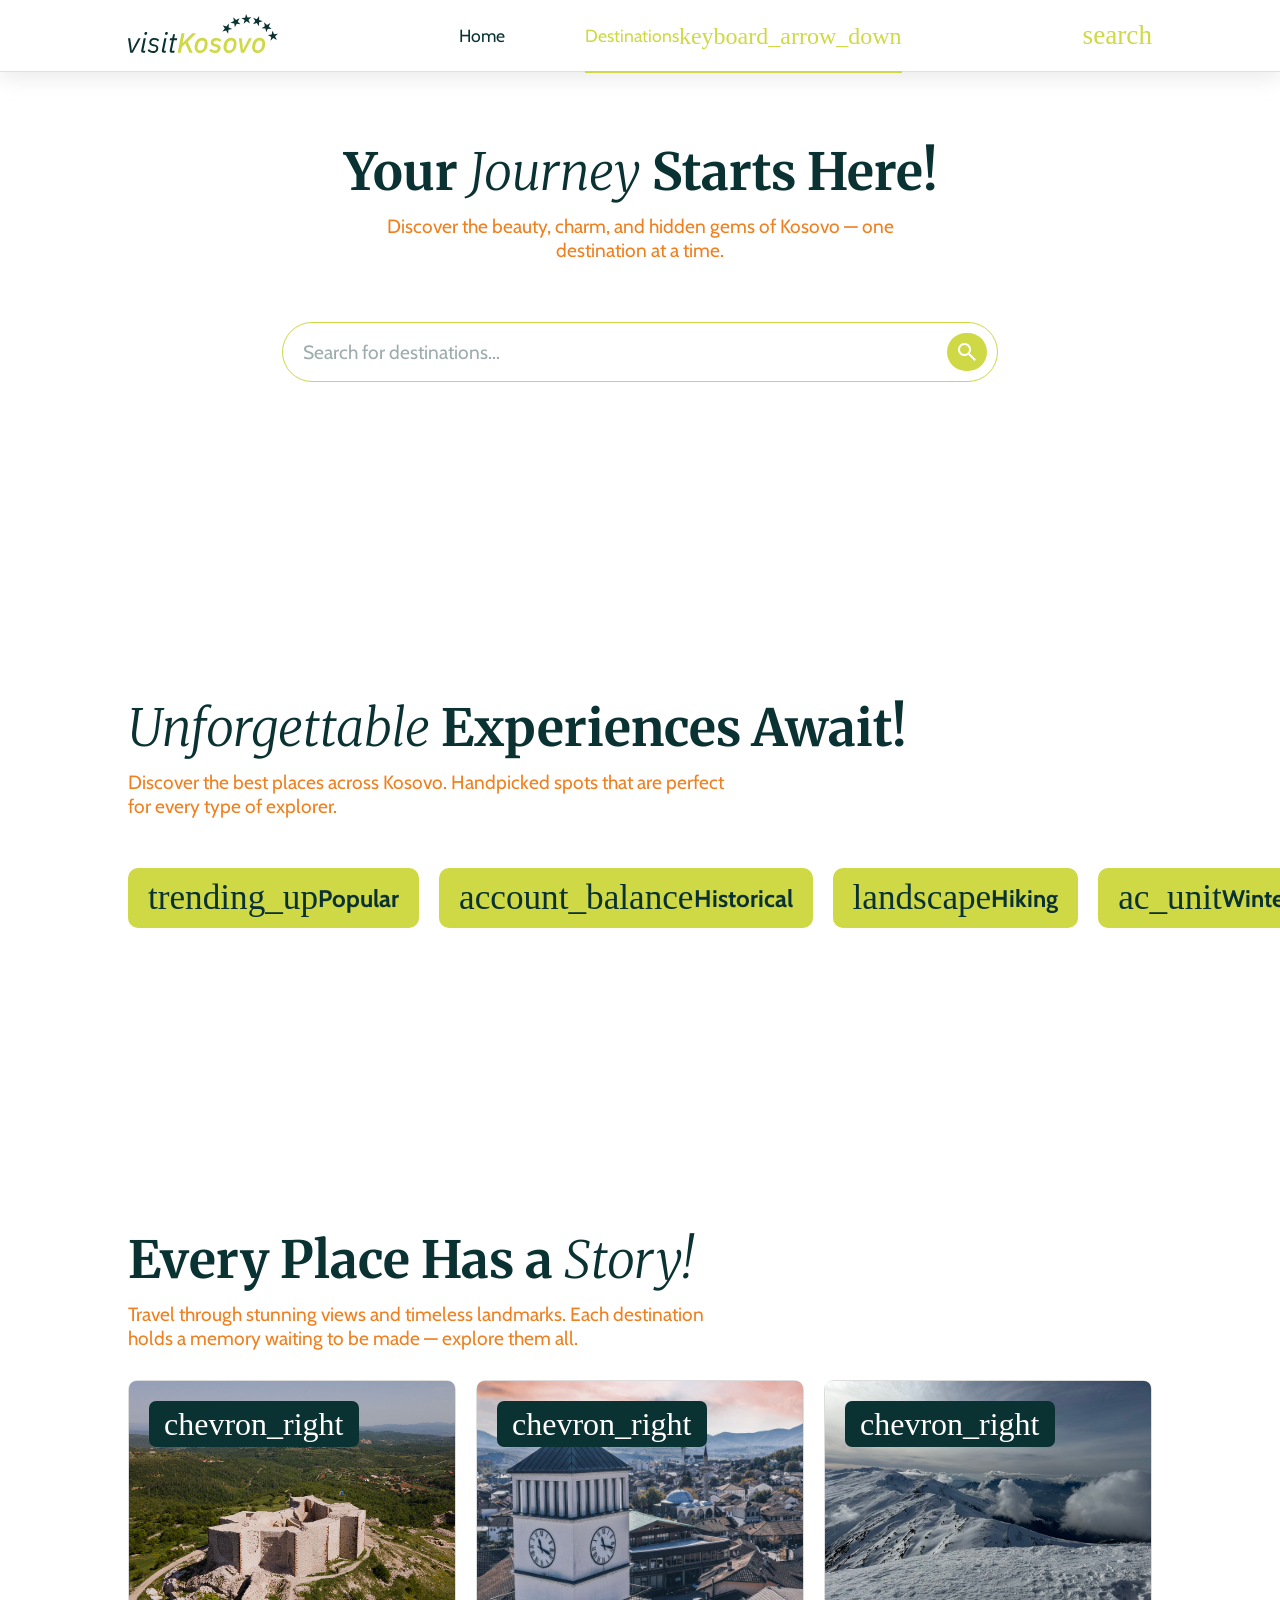
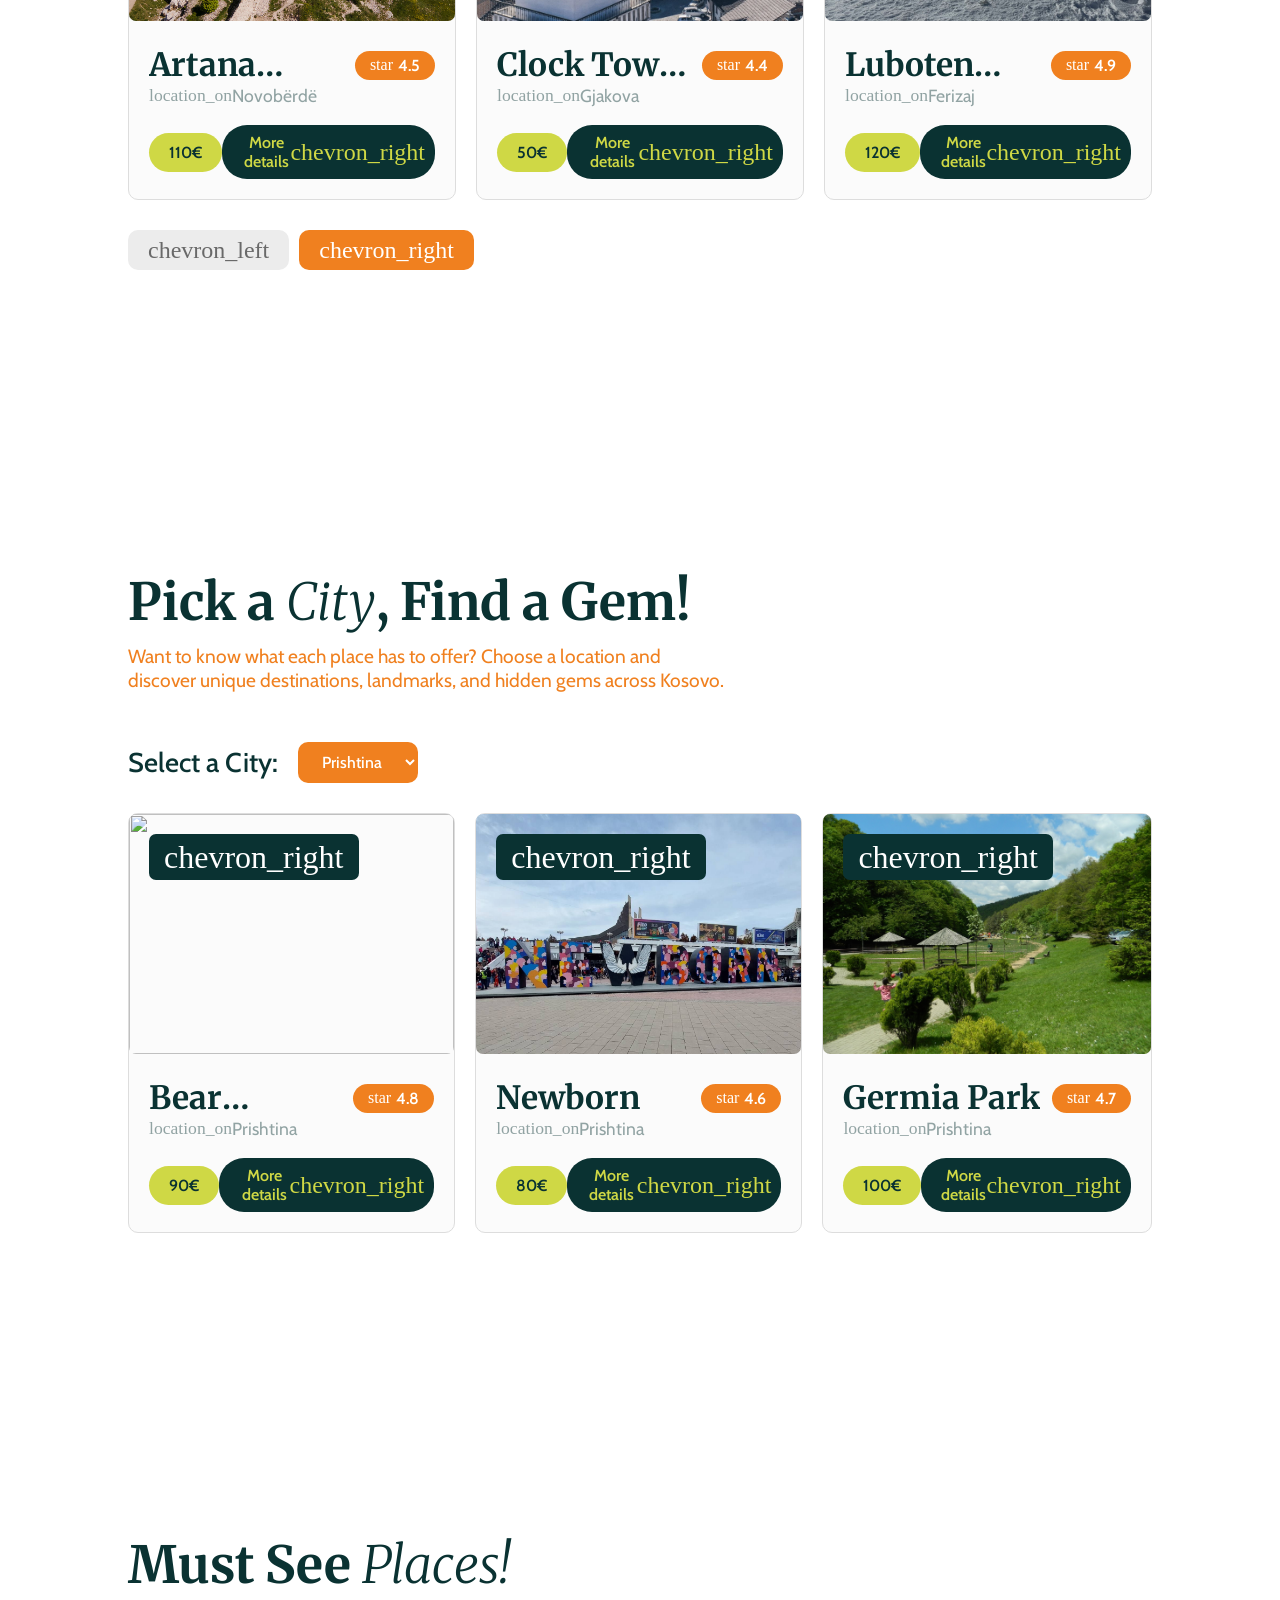
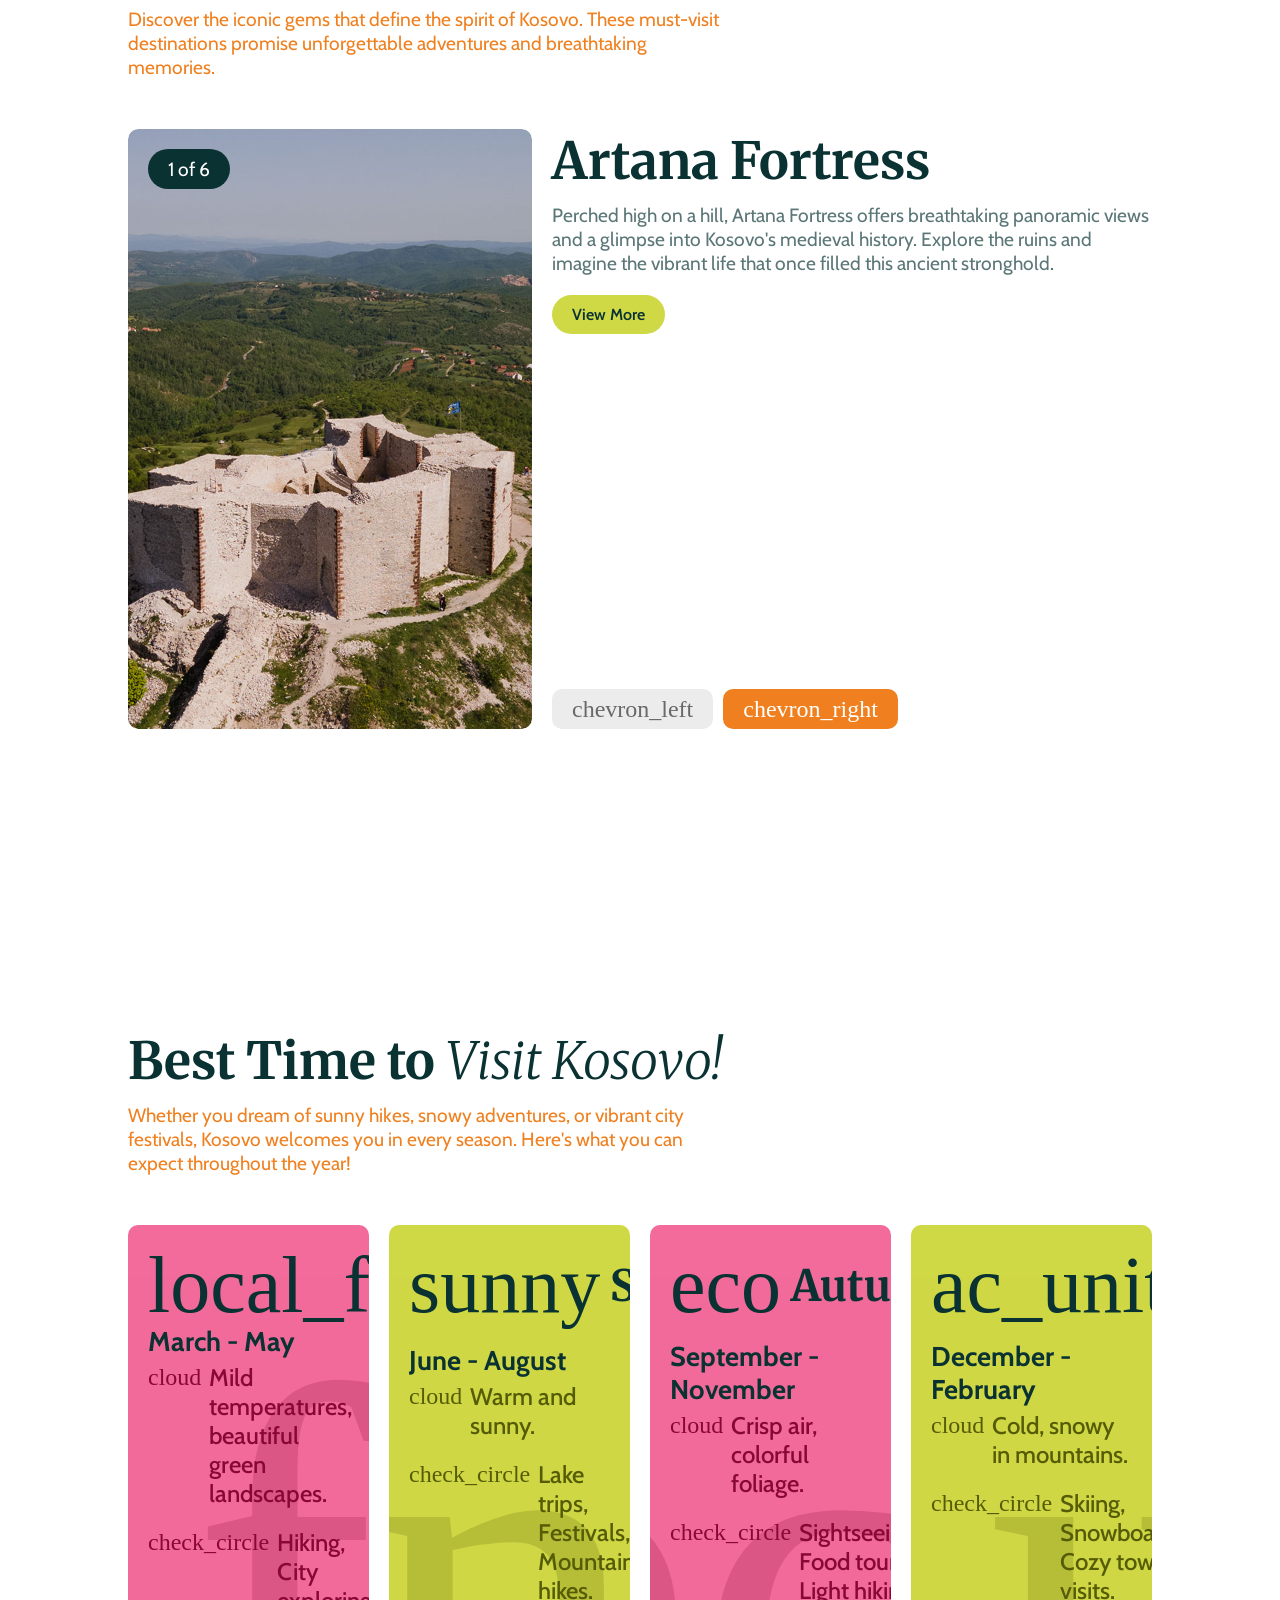
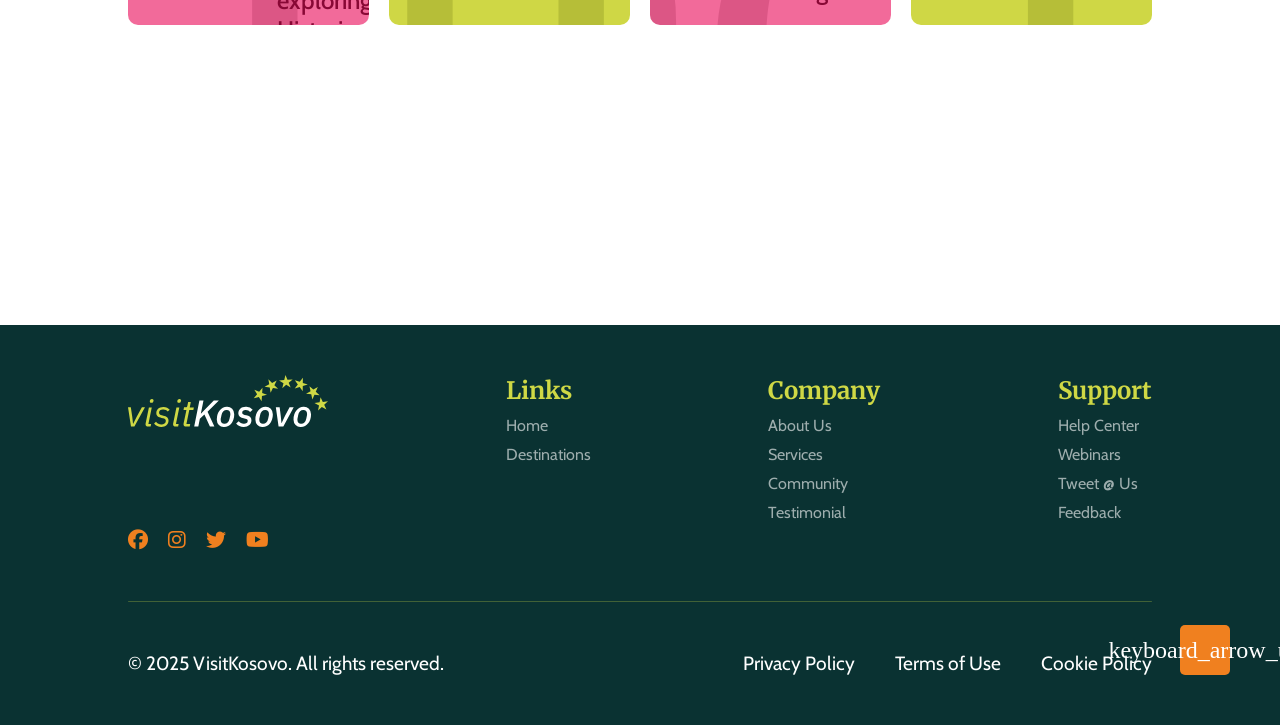
==== commit ad6f3171: "Fix mobile layout, map popups and category tabs Fix testimonial and footer overflow on phones, keep " ====
--- a/page2.html
+++ b/page2.html
@@ -60,18 +60,9 @@
         </ul>
       </nav>
       <div class="header-buttons">
-        <div class="header-icon">
-          <span class="material-icons">search</span>
-        </div>
-        <a href="page6.html">
+        <a href="page2.html" aria-label="Search destinations">
           <div class="header-icon">
-            <div class="notify-circle"></div>
-            <span class="material-icons">favorite</span>
-          </div>
-        </a>
-        <a href="page7.html">
-          <div class="header-icon">
-            <span class="material-icons">person</span>
+            <span class="material-icons">search</span>
           </div>
         </a>
       </div>
@@ -98,7 +89,7 @@
         <div class="category-title">
           <h1><span>Unforgettable</span> Experiences Await!</h1>
           <p class="section-paragraph">
-            Discover the best places for across Kosovo. Handpicked spots that
+            Discover the best places across Kosovo. Handpicked spots that
             are perfect for every type of explorer.
           </p>
         </div>
@@ -284,6 +275,12 @@
           <a href="index.html"
             ><img src="img/VISIT KOSOVO LOGO Version 2-03.svg" alt=""
           /></a>
+          <div class="socials">
+            <a href="#"><i class="fab fa-facebook"></i></a>
+            <a href="#"><i class="fab fa-instagram"></i></a>
+            <a href="#"><i class="fa-brands fa-twitter"></i></a>
+            <a href="#"><i class="fab fa-youtube"></i></a>
+          </div>
         </div>
         <ul>
           <h3>Links</h3>
@@ -300,7 +297,7 @@
         <ul>
           <h3>Support</h3>
           <li><a href="#">Help Center</a></li>
-          <li><a href="#">Webians</a></li>
+          <li><a href="#">Webinars</a></li>
           <li><a href="#">Tweet @ Us</a></li>
           <li><a href="#">Feedback</a></li>
         </ul>
--- a/style.css
+++ b/style.css
@@ -230,22 +230,6 @@
     font-size: 1.7em;
     cursor: pointer;
     transition: 0.2s ease-in-out;
-}
-
-.notify-circle {
-    background-color: #F0801F;
-    color: white;
-    display: flex;
-    justify-content: center;
-    align-items: center;
-    width: 20px;
-    height: 20px;
-    border: none;
-    border-radius: 50%;
-    font-size: 0.8em;
-    position: absolute;
-    top: -8px;
-    right: -8px;
 }
 
 /*Header End*/
@@ -770,8 +754,8 @@
 }
 
 .card-content:last-child .map-container {
-    top: 60px;
-    left: 0;
+    top: 0;
+    right: calc(100% + 40px);
 }
 
 .map {
@@ -1708,9 +1692,9 @@
     grid-template-columns: repeat(3, 1fr);
 }
 
-.pop-up-grid .card-content:nth-child(3) .map-container {
-    top: 60px;
-    left: 0;
+.pop-up-grid .card-content:nth-child(3n) .map-container {
+    top: 0;
+    right: calc(100% + 40px);
 }
 
 .close-btn {
@@ -1930,12 +1914,15 @@
 .season-info div ul li {
     list-style: none;
     color: #880835;
+    display: flex;
+    align-items: flex-start;
+    gap: 8px;
 }
 
 .season-info span {
     display: inline;
     font-size: 1.5em;
-    margin-right: 5px;
+    margin-top: 2px;
 }
 
 .season-info p {
@@ -2209,7 +2196,8 @@
         max-width: 100%;
     }
 
-    header {
+    header,
+    .hero-section {
         padding: 0 5%;
     }
 
@@ -2292,7 +2280,7 @@
 
     .map-container,
     .card-content:last-child .map-container,
-    .pop-up-grid .card-content:nth-child(3) .map-container {
+    .pop-up-grid .card-content:nth-child(3n) .map-container {
         position: fixed;
         top: 50%;
         left: 50%;
@@ -2498,18 +2486,20 @@
         font-size: 2.1em;
     }
 
-    .section-paragraph,
-    .hero-text p {
+    .hero-text p,
+    .adventure-left p,
+    .destination-text p,
+    .choose-title p,
+    .discover-title p,
+    .stats-title p,
+    .testimonial-title p,
+    .faq-title p,
+    .section-paragraph {
         font-size: 1.05em;
     }
 
     .hero-section {
-        grid-template-columns: 1fr;
         margin-top: 4vh;
-    }
-
-    .hero-text {
-        grid-column: 1 / 2;
     }
 
     .hero-text div {
@@ -2517,7 +2507,6 @@
     }
 
     .hero-image {
-        grid-column: 1 / 2;
         height: 300px;
     }
 
@@ -2674,9 +2663,35 @@
         font-size: 2em;
     }
 
+    footer {
+        padding-bottom: 100px;
+        gap: 24px;
+    }
+
     .foot-up {
         flex-direction: column;
         gap: 30px;
+    }
+
+    .foot-logo {
+        height: auto;
+        gap: 24px;
+    }
+
+    .socials {
+        gap: 0;
+        margin-left: -10px;
+    }
+
+    .socials a {
+        display: inline-flex;
+        padding: 10px;
+        text-decoration: none;
+    }
+
+    footer ul li a {
+        display: inline-block;
+        padding: 4px 0;
     }
 
     .foot-down {
@@ -2732,8 +2747,11 @@
 
     .map-container,
     .card-content:last-child .map-container,
-    .pop-up-grid .card-content:nth-child(3) .map-container {
-        width: min(360px, 92vw);
+    .pop-up-grid .card-content:nth-child(3n) .map-container {
+        top: 60px;
+        left: 0;
+        right: auto;
+        width: min(360px, calc(100vw - 80px));
     }
 }
 
@@ -2741,7 +2759,8 @@
 /* ( max-width: 480px ) */
 @media (max-width: 480px) {
 
-    section {
+    section,
+    .hero-section {
         padding: 0 20px;
         margin-bottom: 70px;
     }
@@ -2758,17 +2777,31 @@
         width: 120px;
     }
 
+    .hero-section {
+        gap: 12px;
+    }
+
     .hero-image {
         height: 240px;
     }
 
     .hero-box {
         min-height: 150px;
-        padding: 16px;
+        padding: 14px;
+        gap: 16px;
+    }
+
+    .hero-box i {
+        font-size: 2.4em;
+    }
+
+    .hero-box div p {
+        font-size: 0.85em;
     }
 
     .hero-box div h1 {
-        font-size: 1.2em;
+        font-size: 0.95em;
+        line-height: 1.35;
     }
 
     button {
@@ -2777,7 +2810,14 @@
     }
 
     .partners-logos {
-        grid-template-columns: 1fr;
+        grid-template-columns: repeat(2, 1fr);
+        grid-template-rows: auto;
+        gap: 28px 16px;
+    }
+
+    .partners-logos img {
+        height: 44px;
+        max-height: 44px;
     }
 
     .adventure-info {
@@ -2801,8 +2841,53 @@
         font-size: 1.3em;
     }
 
+    .choose-all-cat {
+        gap: 0;
+        padding: 0;
+        justify-content: space-between;
+    }
+
+    .choose-all-cat .divide {
+        display: none;
+    }
+
+    .choose-category {
+        padding: 0 10px;
+        font-size: 1em;
+        flex-shrink: 0;
+    }
+
     .choose-box span {
         font-size: 3em;
+    }
+
+    .testimonial-main {
+        flex-direction: column;
+        align-items: flex-start;
+        gap: 14px;
+    }
+
+    .testimonial-info {
+        gap: 14px;
+    }
+
+    .testimonial-pfp {
+        flex: 0 0 56px;
+        width: 56px;
+        height: 56px;
+    }
+
+    .testimonial-info h1 {
+        font-size: 1.3em;
+    }
+
+    .testimonial-stars {
+        top: 0;
+    }
+
+    .testimonial-card {
+        min-height: 0;
+        gap: 16px;
     }
 
     .stats-box span {
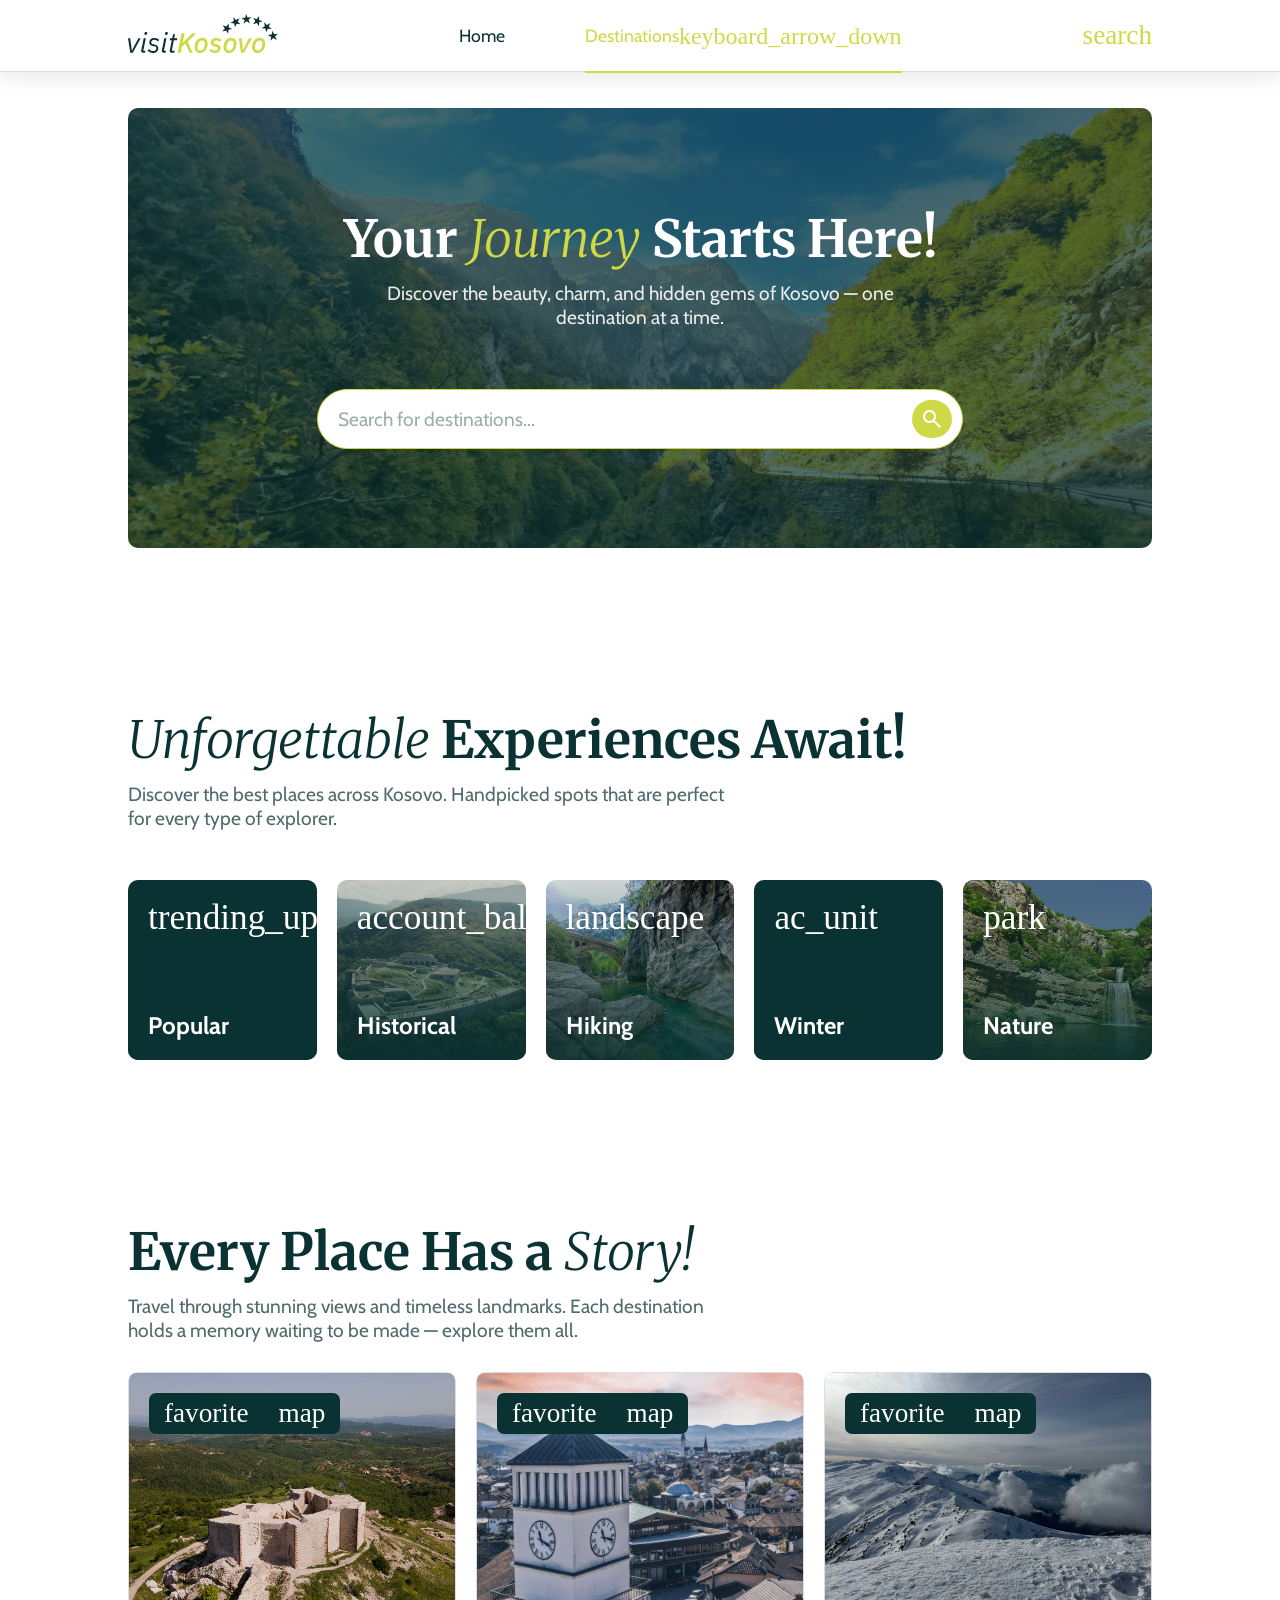
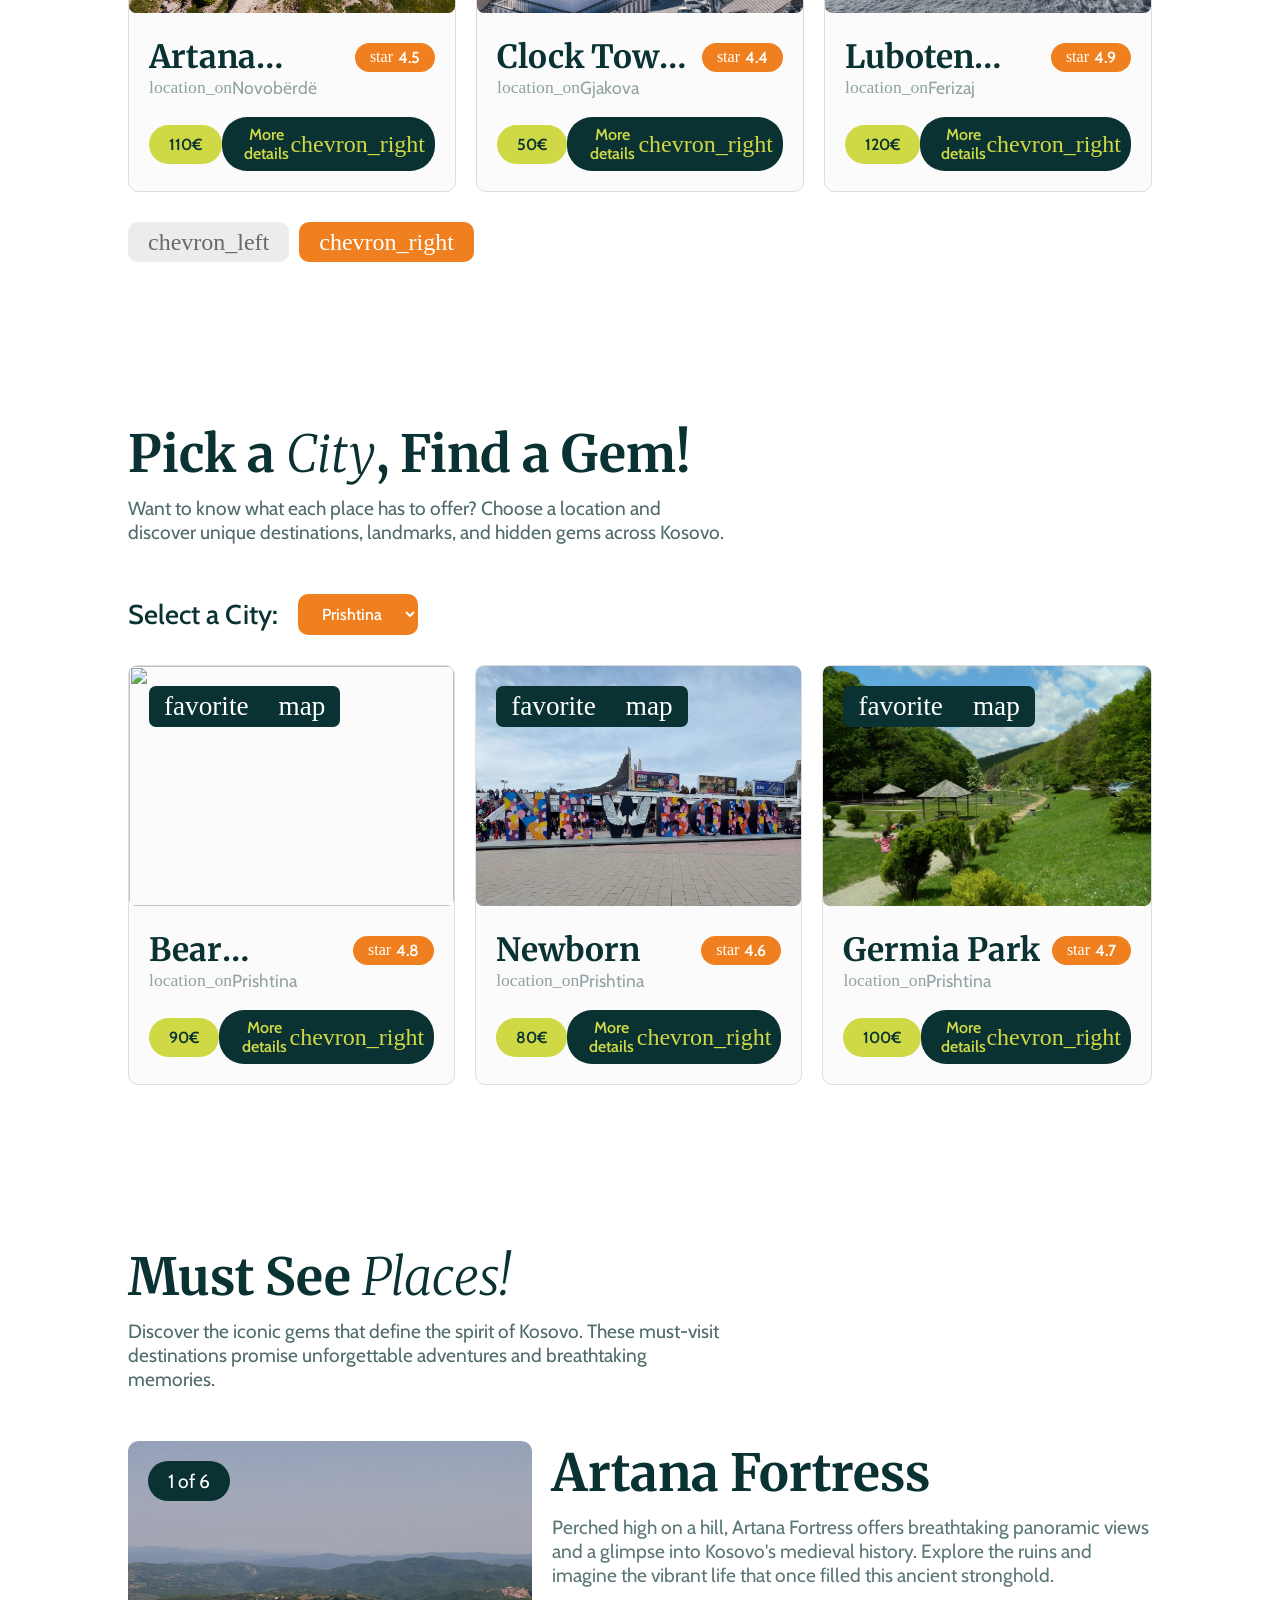
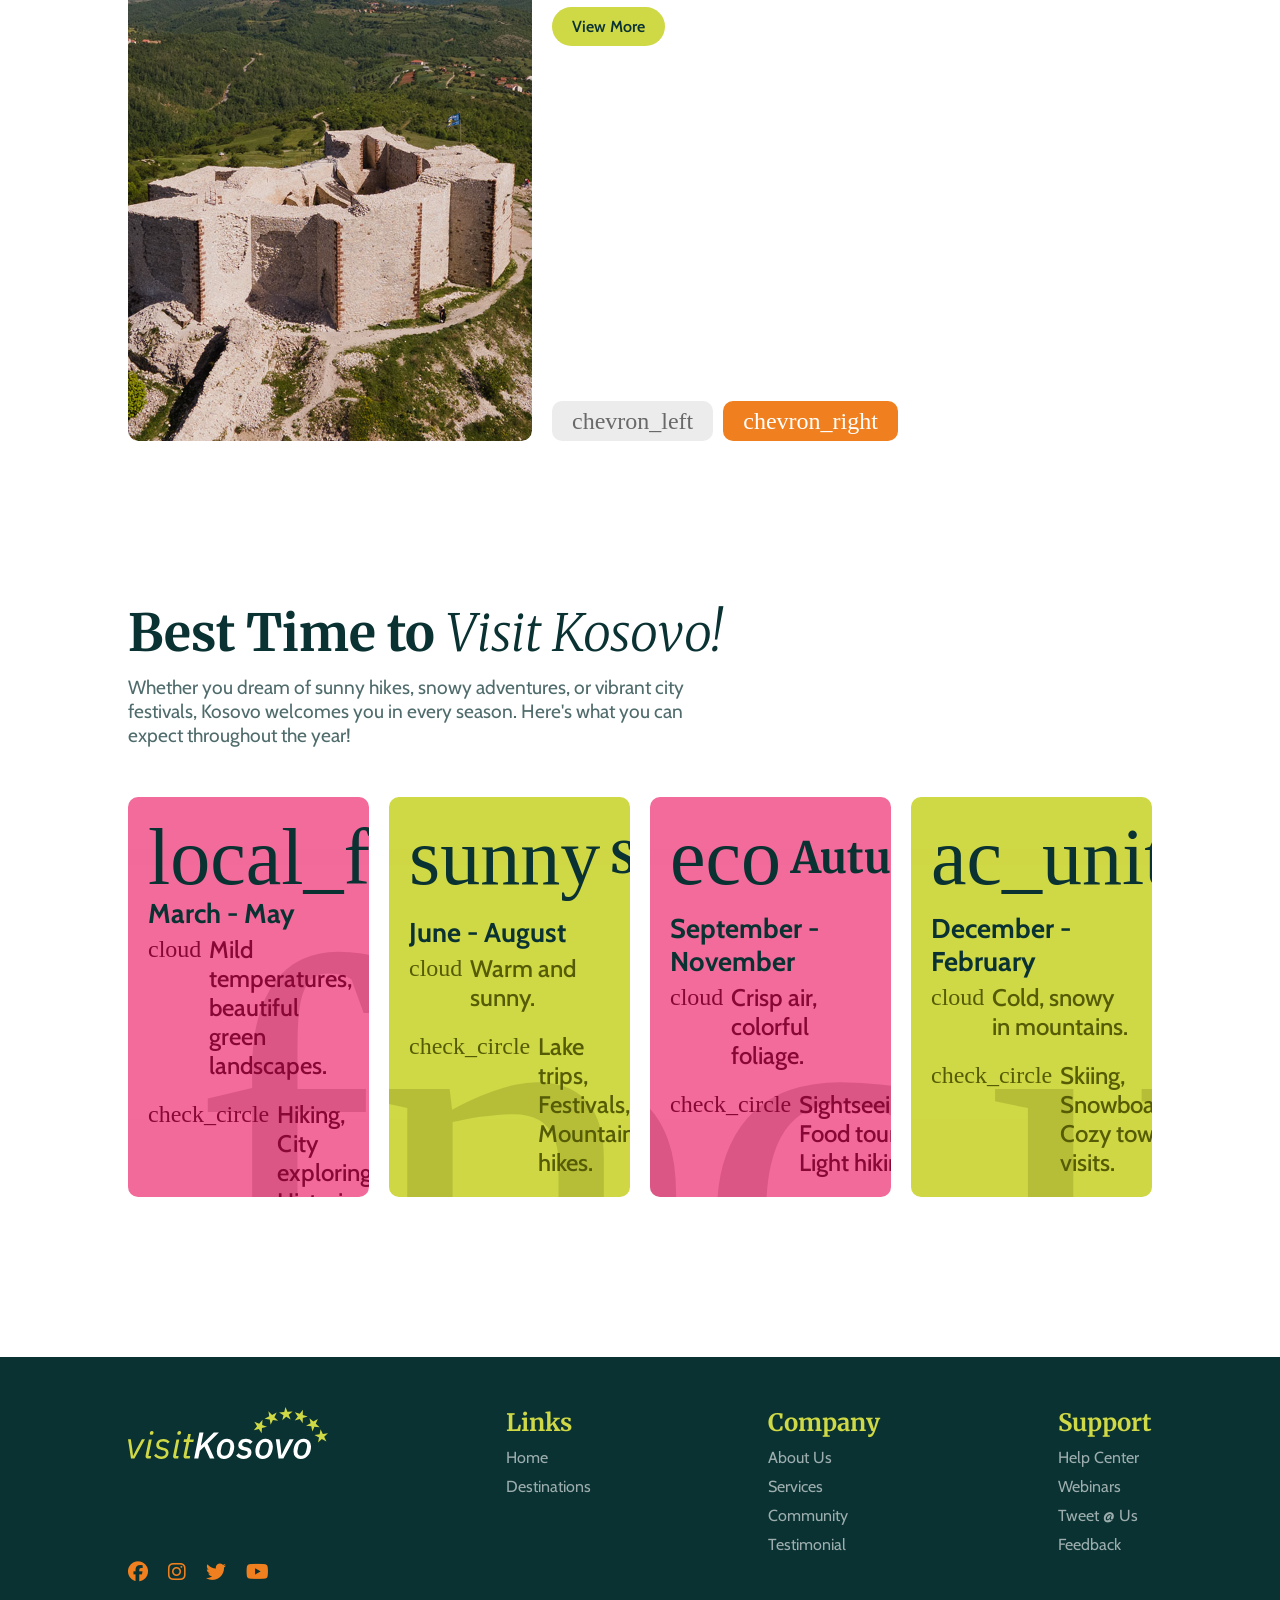
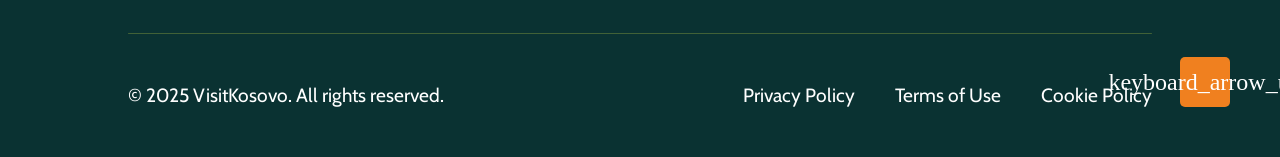
==== commit 85d8392a: "Redesign hero, stats and destination cards, add search and details view" ====
--- a/page2.html
+++ b/page2.html
@@ -69,20 +69,23 @@
     </header>
     <main>
       <section class="dt-hero-section">
-        <h1>Your <span>Journey</span> Starts Here!</h1>
-        <p class="section-paragraph">
-          Discover the beauty, charm, and hidden gems of Kosovo — one
-          destination at a time.
-        </p>
-        <div class="search-container">
-          <input
-            type="text"
-            placeholder="Search for destinations..."
-            id="searchInput"
-          />
-          <button class="searchButton">
-            <span class="material-symbols-outlined">search</span>
-          </button>
+        <div class="dt-hero-content">
+          <h1>Your <span>Journey</span> Starts Here!</h1>
+          <p class="section-paragraph">
+            Discover the beauty, charm, and hidden gems of Kosovo — one
+            destination at a time.
+          </p>
+          <div class="search-container">
+            <input
+              type="text"
+              placeholder="Search for destinations..."
+              id="searchInput"
+              aria-label="Search for destinations"
+            />
+            <button class="searchButton" aria-label="Search">
+              <span class="material-symbols-outlined">search</span>
+            </button>
+          </div>
         </div>
       </section>
       <section class="category-section">
@@ -318,6 +321,7 @@
     <script src="data.js"></script>
     <script src="script.js"></script>
     <script src="destinations.js"></script>
+    <script src="cards.js"></script>
     <script src="nav.js"></script>
   </body>
 </html>
--- a/style.css
+++ b/style.css
@@ -36,7 +36,7 @@
 section {
     width: 100%;
     padding: 0px 10%;
-    margin-bottom: 300px;
+    margin-bottom: 160px;
 }
 
 h1 {
@@ -54,7 +54,7 @@
 
 .section-paragraph {
     width: 600px;
-    color: #F0801F;
+    color: #4F6B6B;
     font-size: 1.2em;
     margin-bottom: 20px;
 }
@@ -239,13 +239,12 @@
 
 .hero-section {
     width: 100%;
-    height: 80vh;
     padding: 0px 10%;
     display: grid;
     grid-template-columns: repeat(4, 1fr);
-    grid-template-rows: repeat(3, 1fr);
+    grid-template-rows: minmax(480px, 66vh) auto;
     gap: 20px;
-    margin-top: 6vh;
+    margin-top: 4vh;
 }
 
 .hero-section>div {
@@ -254,11 +253,16 @@
 }
 
 .hero-text {
-    grid-column: 1/3;
+    grid-column: 1/5;
+    grid-row: 1;
+    align-self: end;
+    position: relative;
+    z-index: 2;
+    padding: 48px;
 }
 
 .hero-text h1 {
-    color: #0A3232;
+    color: white;
     font-family: 'Merriweather', serif;
     font-weight: bold;
     font-size: 3.2em;
@@ -274,15 +278,34 @@
 .testimonial-title p,
 .faq-title p {
     width: 600px;
-    color: #F0801F;
+    color: #4F6B6B;
     font-size: 1.2em;
     margin-bottom: 20px;
 }
 
+.hero-text h1 span {
+    color: #CFD845;
+}
+
+.hero-text p {
+    color: #ffffffe6;
+}
+
 .hero-text div {
     display: flex;
     align-items: center;
     gap: 10px;
+}
+
+.hero-text .second-btn {
+    background-color: transparent;
+    border: 1px solid white;
+    color: white;
+}
+
+.hero-text .second-btn:hover {
+    background-color: white;
+    color: #0A3232;
 }
 
 .main-btn {
@@ -331,8 +354,17 @@
 }
 
 .hero-image {
-    grid-column: 3/5;
-    grid-row: 1/4;
+    grid-column: 1/5;
+    grid-row: 1;
+    position: relative;
+}
+
+.hero-image::after {
+    content: "";
+    position: absolute;
+    inset: 0;
+    border-radius: 10px;
+    background: linear-gradient(to top, #0A3232f2 0%, #0A323280 40%, #0A323200 75%);
 }
 
 .hero-image img {
@@ -346,12 +378,14 @@
     display: flex;
     flex-direction: column;
     justify-content: space-between;
+    gap: 24px;
+    min-height: 200px;
     padding: 20px;
     color: #0A3232;
 }
 
 .hero-box i {
-    font-size: 5em;
+    font-size: 3.2em;
 }
 
 .hero-box div p {
@@ -681,15 +715,6 @@
     transition: 0.2s ease-in-out;
 }
 
-#detail-arrow {
-    font-size: 2em;
-    transition: 0.2s ease-in-out;
-}
-
-.active-detail-arrow {
-    rotate: 180deg;
-}
-
 .card-details span {
     font-size: 1.7em;
     cursor: pointer;
@@ -707,15 +732,11 @@
 
 .details-right {
     height: 100%;
-    display: none;
+    display: flex;
     align-items: center;
     gap: 30px;
     position: relative;
     transition: 0.2s ease-in-out;
-}
-
-.active-detail {
-    display: flex;
 }
 
 .divide {
@@ -1191,7 +1212,7 @@
 }
 
 .stats-box {
-    height: 300px;
+    height: 280px;
     background-color: #F26B9A;
     color: #0A3232;
     border-radius: 10px;
@@ -1205,14 +1226,24 @@
 }
 
 .stats-box span {
-    font-size: 5.5em;
+    font-size: 3.2em;
+}
+
+.stats-info {
+    z-index: 10;
+}
+
+.stats-info h2 {
+    font-family: 'Merriweather', serif;
+    font-size: 3.6em;
+    line-height: 1.1;
+    margin-bottom: 8px;
 }
 
 .stats-box p {
-    font-size: 1.5em;
-    font-family: 'Merriweather', serif;
-    font-weight: bold;
-    z-index: 10;
+    max-width: 280px;
+    font-size: 1.2em;
+    line-height: 1.35;
 }
 
 .pink-stats {
@@ -1566,18 +1597,46 @@
 
 /*Destination Hero Start*/
 .dt-hero-section {
-    height: 30vh;
+    margin-top: 4vh;
+}
+
+.dt-hero-content {
+    min-height: 440px;
+    padding: 60px 5%;
+    border-radius: 10px;
+    background: linear-gradient(#0A3232b3, #0A3232b3), url("img/Rugova Canyon 2.jpg");
+    background-size: cover;
+    background-position: center;
     display: flex;
     flex-direction: column;
     text-align: center;
     justify-content: center;
     align-items: center;
-    margin-top: 6vh;
+}
+
+.dt-hero-content h1 {
+    color: white;
+}
+
+.dt-hero-content h1 span {
+    color: #CFD845;
+}
+
+.dt-hero-content .search-container {
+    background-color: white;
+}
+
+.search-empty {
+    grid-column: 1 / -1;
+    color: #4F6B6B;
+    font-size: 1.2em;
+    text-align: center;
+    padding: 40px 0;
 }
 
 .dt-hero-section p {
     width: 600px;
-    color: #F0801F;
+    color: #ffffffe6;
     font-size: 1.2em;
     margin-bottom: 20px;
 }
@@ -1639,23 +1698,63 @@
 }
 
 .category-box {
-    background-color: #CFD845;
-    color: #0A3232;
-    height: 60px;
+    background-color: #0A3232;
+    background-size: cover;
+    background-position: center;
+    color: white;
+    height: 180px;
     border-radius: 10px;
     padding: 20px;
     display: flex;
+    flex-direction: column;
     justify-content: space-between;
-    align-items: center;
+    align-items: flex-start;
     font-family: 'Cabin', serif;
     font-size: 1em;
     cursor: pointer;
+    position: relative;
+    overflow: hidden;
     transition: 0.2s ease-in-out;
 }
 
+.category-box::before {
+    content: "";
+    position: absolute;
+    inset: 0;
+    background: linear-gradient(to top, #0A3232e6, #0A323233);
+    transition: 0.2s ease-in-out;
+}
+
+.category-box > * {
+    position: relative;
+}
+
+.category-box:hover::before {
+    background: linear-gradient(to top, #0A3232f2, #0A323299);
+}
+
 .category-box:hover {
-    background-color: #0A3232;
     color: #CFD845;
+}
+
+.category-box:nth-child(1) {
+    background-image: url("img/Prizren.jpeg");
+}
+
+.category-box:nth-child(2) {
+    background-image: url("img/Kalaja.jpg");
+}
+
+.category-box:nth-child(3) {
+    background-image: url("img/Rugova Canyon.jpg");
+}
+
+.category-box:nth-child(4) {
+    background-image: url("img/Brezovica.jpg");
+}
+
+.category-box:nth-child(5) {
+    background-image: url("img/Mirusha.jpeg");
 }
 
 .category-box span {
@@ -1846,6 +1945,122 @@
 }
 
 /* Must See Places End */
+
+
+/* Details Start */
+
+.save-icon.saved {
+    color: #F26B9A;
+}
+
+body.details-open {
+    overflow: hidden;
+}
+
+.details-modal {
+    position: fixed;
+    inset: 0;
+    z-index: 3000;
+    padding: 40px 5%;
+    background-color: #0A3232b3;
+    display: none;
+    justify-content: center;
+    align-items: center;
+}
+
+.details-modal.open {
+    display: flex;
+}
+
+.details-content {
+    width: 100%;
+    max-width: 1000px;
+    max-height: 100%;
+    overflow-y: auto;
+    background-color: white;
+    border-radius: 10px;
+    display: grid;
+    grid-template-columns: 1fr 1fr;
+    position: relative;
+}
+
+.details-close {
+    position: absolute;
+    top: 15px;
+    right: 15px;
+    width: 44px;
+    height: 44px;
+    padding: 0;
+    border-radius: 7px;
+    background-color: #0A3232;
+    color: white;
+    display: flex;
+    justify-content: center;
+    align-items: center;
+    z-index: 2;
+}
+
+.details-image img {
+    width: 100%;
+    height: 100%;
+    min-height: 320px;
+    object-fit: cover;
+    border-radius: 10px 0px 0px 10px;
+    display: block;
+}
+
+.details-info {
+    padding: 30px;
+    display: flex;
+    flex-direction: column;
+    gap: 16px;
+}
+
+.details-top {
+    display: flex;
+    align-items: center;
+    gap: 15px;
+    padding-right: 50px;
+}
+
+.details-top h1 {
+    font-size: 2em;
+    margin: 0;
+}
+
+.details-desc {
+    color: #4F6B6B;
+    font-size: 1.05em;
+    line-height: 1.5;
+}
+
+.details-map iframe {
+    width: 100%;
+    height: 220px;
+    border: none;
+    border-radius: 10px;
+}
+
+.details-buttons {
+    display: flex;
+    justify-content: space-between;
+    align-items: center;
+    gap: 10px;
+    flex-wrap: wrap;
+    margin-top: auto;
+}
+
+.details-buttons .second-btn {
+    display: flex;
+    align-items: center;
+    gap: 6px;
+}
+
+.details-buttons .second-btn span {
+    font-size: 1.1em;
+}
+
+/* Details End */
 
 
 /* Seasons Start */
@@ -2213,14 +2428,14 @@
     }
 
     .hero-section {
-        height: auto;
         grid-template-columns: repeat(2, 1fr);
-        grid-template-rows: auto;
+        grid-template-rows: minmax(460px, 60vh) auto auto;
         gap: 16px;
     }
 
     .hero-text {
         grid-column: 1 / 3;
+        padding: 32px;
     }
 
     .hero-text h1 {
@@ -2229,8 +2444,6 @@
 
     .hero-image {
         grid-column: 1 / 3;
-        grid-row: auto;
-        height: 360px;
     }
 
     .hero-box {
@@ -2461,6 +2674,16 @@
     .seasons-content {
         height: auto;
         grid-template-columns: repeat(2, 1fr);
+    }
+
+    .details-content {
+        grid-template-columns: 1fr;
+    }
+
+    .details-image img {
+        min-height: 0;
+        height: 240px;
+        border-radius: 10px 10px 0px 0px;
     }
 
     .pop-up-content {
@@ -2506,16 +2729,13 @@
         flex-wrap: wrap;
     }
 
-    .hero-image {
-        height: 300px;
-    }
 
     .hero-box {
         min-height: 180px;
     }
 
     .hero-box i {
-        font-size: 4em;
+        font-size: 3em;
     }
 
     .partners-logos {
@@ -2637,7 +2857,8 @@
 
     .stats-box {
         height: auto;
-        min-height: 240px;
+        min-height: 220px;
+        gap: 32px;
     }
 
     .testimonial-info h1 {
@@ -2717,6 +2938,10 @@
 
     .category-container {
         grid-template-columns: repeat(2, 1fr);
+    }
+
+    .category-box:last-child {
+        grid-column: 1 / -1;
     }
 
     .seasons-content {
@@ -2781,8 +3006,12 @@
         gap: 12px;
     }
 
-    .hero-image {
-        height: 240px;
+    .hero-section {
+        grid-template-rows: minmax(500px, 78svh) auto auto;
+    }
+
+    .hero-text {
+        padding: 24px 20px;
     }
 
     .hero-box {
@@ -2891,7 +3120,11 @@
     }
 
     .stats-box span {
-        font-size: 4em;
+        font-size: 2.6em;
+    }
+
+    .stats-info h2 {
+        font-size: 3em;
     }
 
     .stats-box p,
@@ -2902,7 +3135,12 @@
     }
 
     .category-container {
-        grid-template-columns: 1fr;
+        gap: 12px;
+    }
+
+    .category-box {
+        height: 130px;
+        padding: 16px;
     }
 
     .season-title h1 {
@@ -2913,10 +3151,9 @@
         font-size: 3.5em;
     }
 
-    .dt-hero-section {
-        height: auto;
-        padding-top: 30px;
-        padding-bottom: 30px;
+    .dt-hero-content {
+        min-height: 380px;
+        padding: 40px 20px;
     }
 
     .search-container {
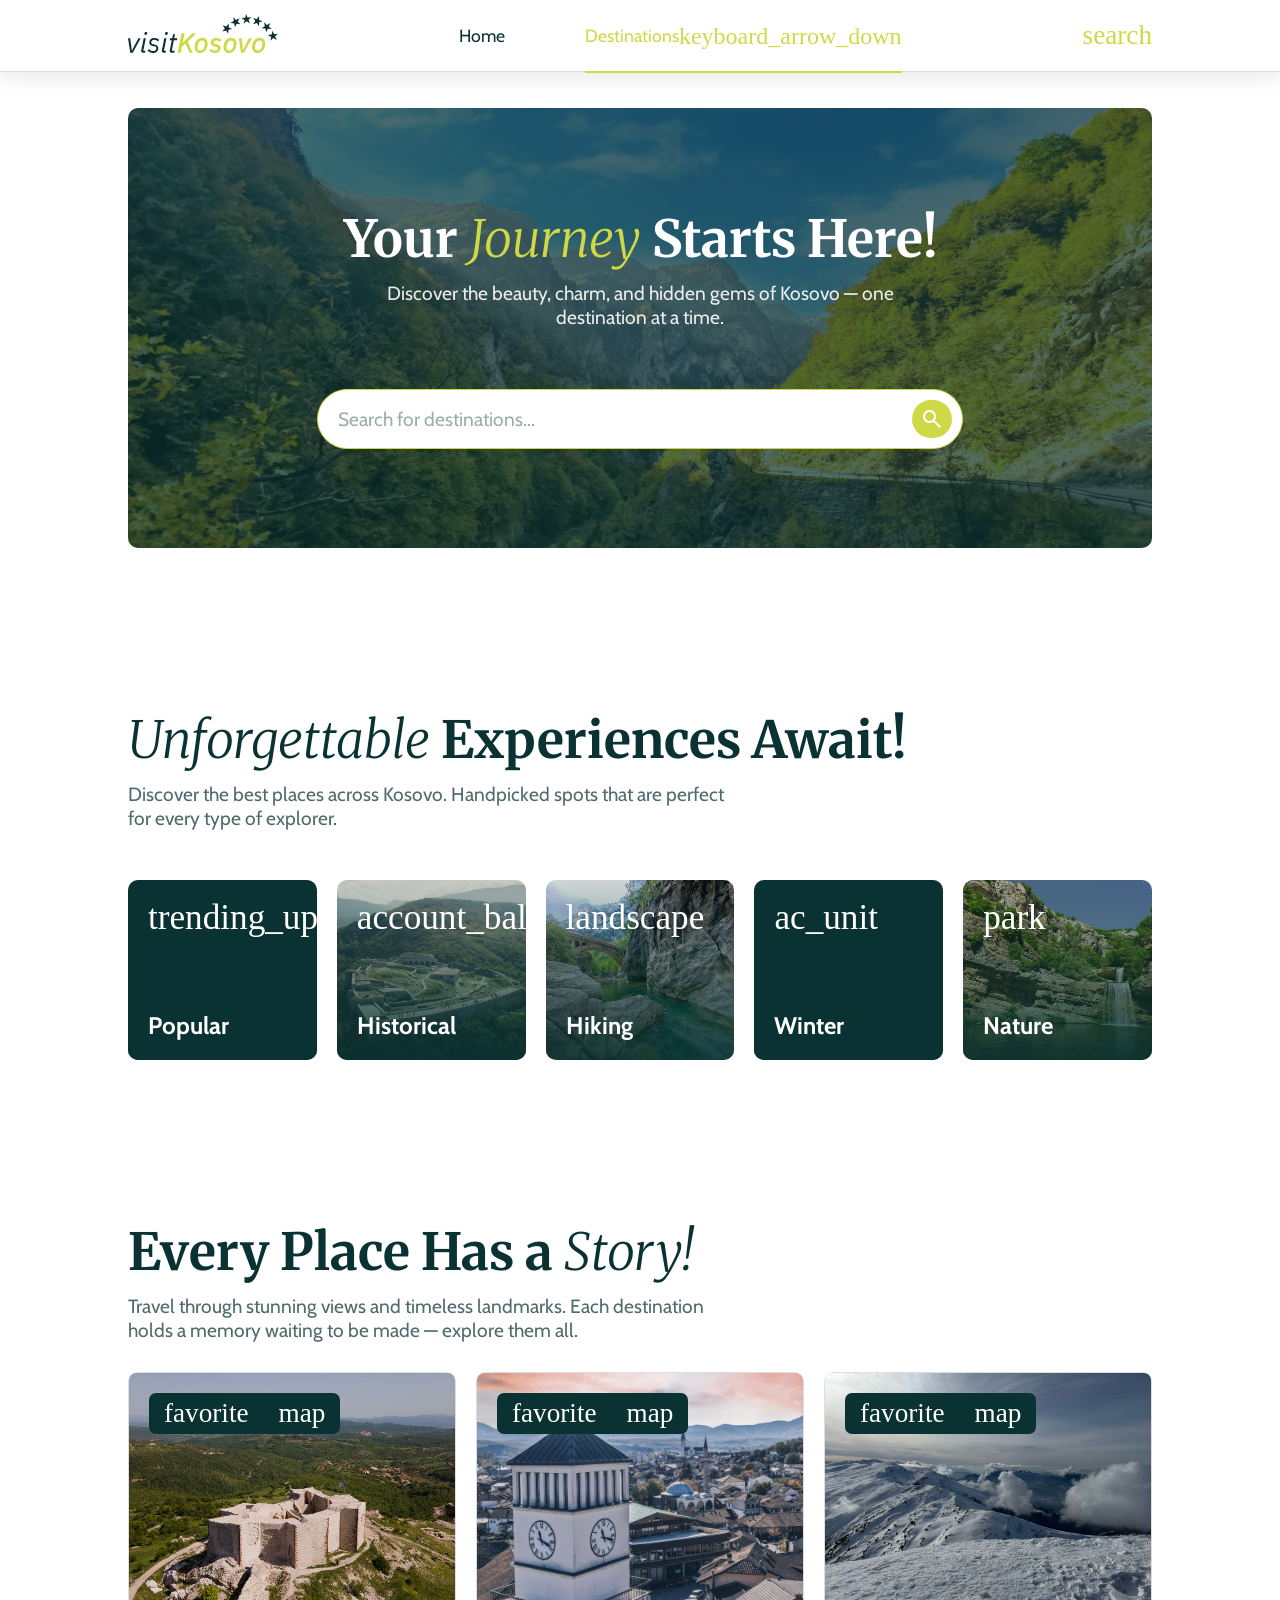
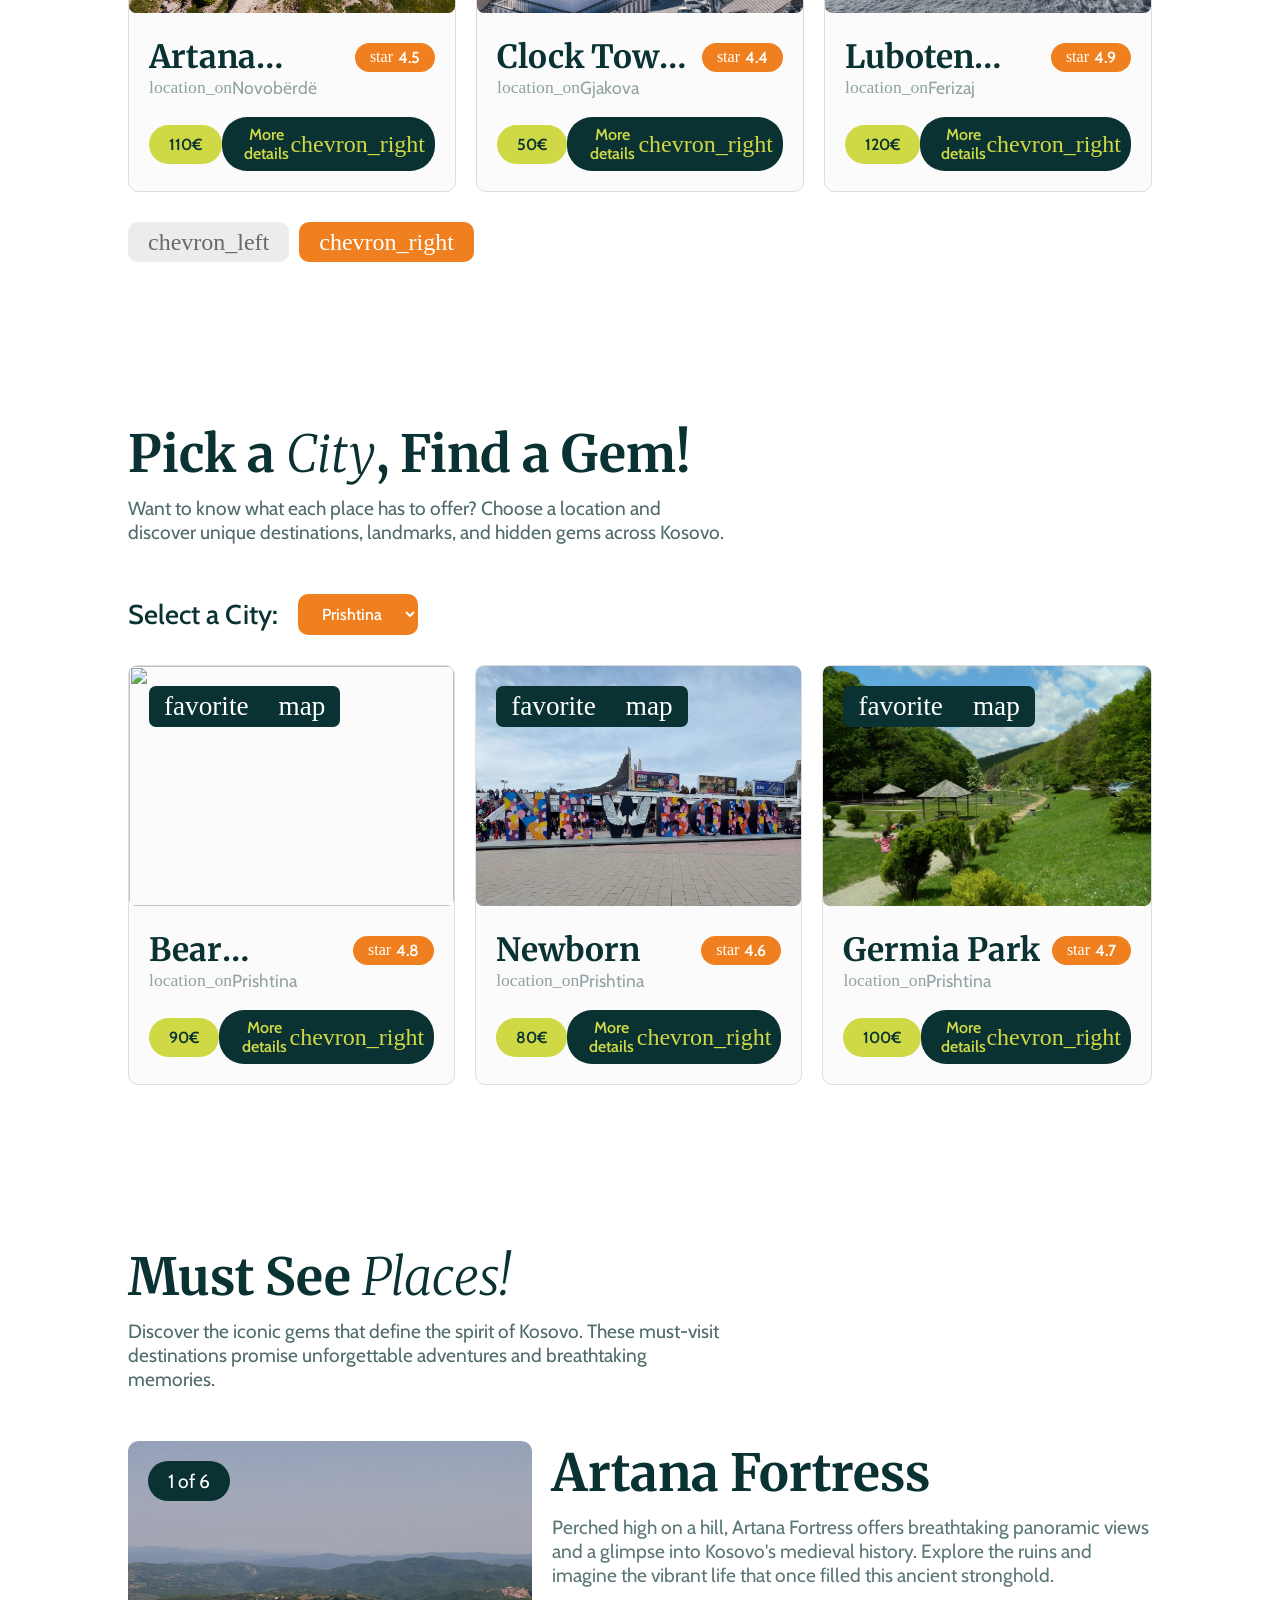
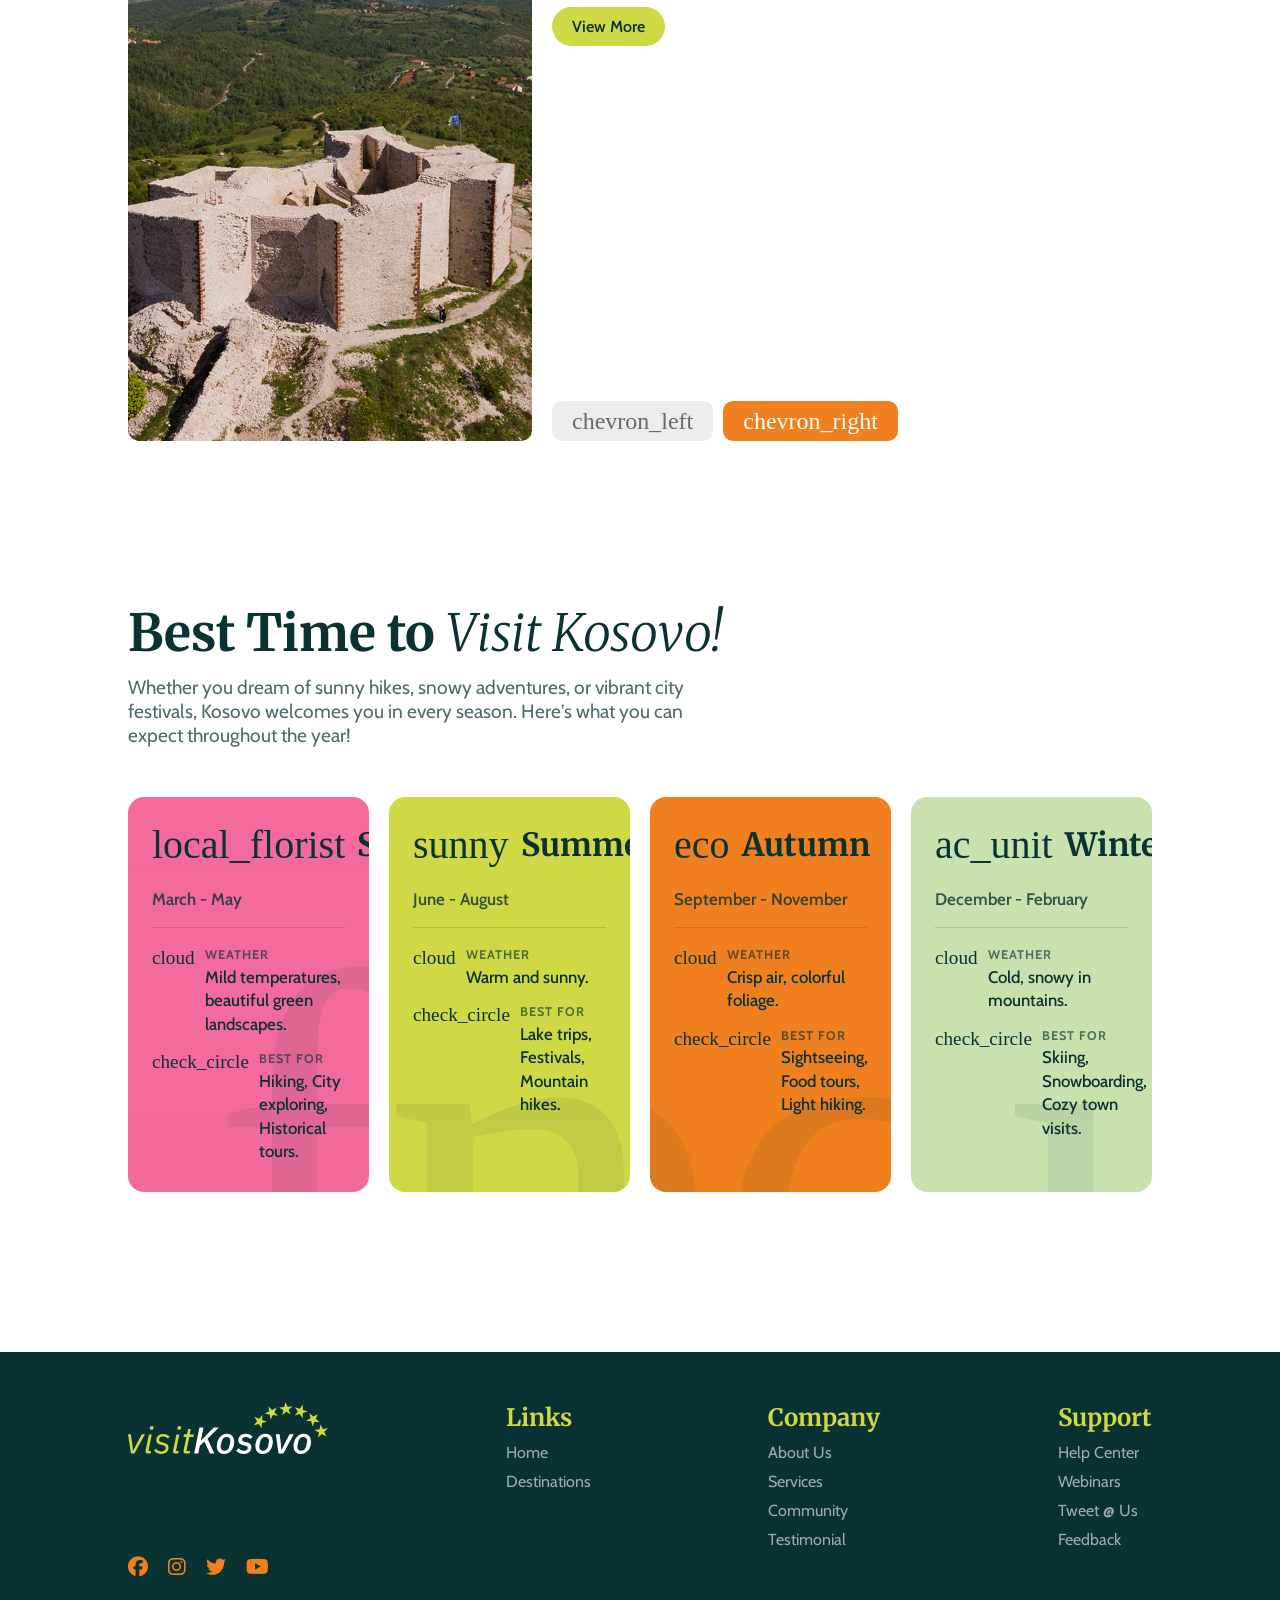
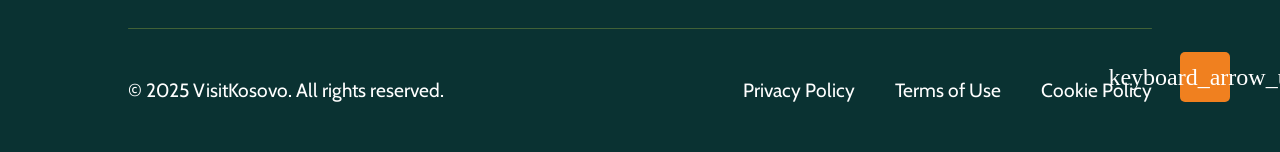
==== commit b0881398: "New mobile menu, redesigned seasons section, mobile layout fixes" ====
--- a/page2.html
+++ b/page2.html
@@ -193,11 +193,11 @@
                 <ul>
                   <li>
                     <span class="material-icons">cloud</span>
-                    <p>Mild temperatures, beautiful green landscapes.</p>
+                    <p><small>Weather</small>Mild temperatures, beautiful green landscapes.</p>
                   </li>
                   <li>
                     <span class="material-icons">check_circle</span>
-                    <p>Hiking, City exploring, Historical tours.</p>
+                    <p><small>Best for</small>Hiking, City exploring, Historical tours.</p>
                   </li>
                 </ul>
               </div>
@@ -215,11 +215,11 @@
                 <ul>
                   <li>
                     <span class="material-icons">cloud</span>
-                    <p>Warm and sunny.</p>
+                    <p><small>Weather</small>Warm and sunny.</p>
                   </li>
                   <li>
                     <span class="material-icons">check_circle</span>
-                    <p>Lake trips, Festivals, Mountain hikes.</p>
+                    <p><small>Best for</small>Lake trips, Festivals, Mountain hikes.</p>
                   </li>
                 </ul>
               </div>
@@ -237,11 +237,11 @@
                 <ul>
                   <li>
                     <span class="material-icons">cloud</span>
-                    <p>Crisp air, colorful foliage.</p>
+                    <p><small>Weather</small>Crisp air, colorful foliage.</p>
                   </li>
                   <li>
                     <span class="material-icons">check_circle</span>
-                    <p>Sightseeing, Food tours, Light hiking.</p>
+                    <p><small>Best for</small>Sightseeing, Food tours, Light hiking.</p>
                   </li>
                 </ul>
               </div>
@@ -259,11 +259,11 @@
                 <ul>
                   <li>
                     <span class="material-icons">cloud</span>
-                    <p>Cold, snowy in mountains.</p>
+                    <p><small>Weather</small>Cold, snowy in mountains.</p>
                   </li>
                   <li>
                     <span class="material-icons">check_circle</span>
-                    <p>Skiing, Snowboarding, Cozy town visits.</p>
+                    <p><small>Best for</small>Skiing, Snowboarding, Cozy town visits.</p>
                   </li>
                 </ul>
               </div>
--- a/style.css
+++ b/style.css
@@ -2164,7 +2164,7 @@
 html,
 body {
     max-width: 100%;
-    overflow-x: hidden;
+    overflow-x: clip;
 }
 
 img,
@@ -2191,63 +2191,49 @@
 
 .mobile-menu {
     position: fixed;
-    top: 0;
-    right: 0;
-    width: min(340px, 88%);
-    max-width: 100%;
-    height: 100%;
+    inset: 0;
+    z-index: 1000;
+    display: none;
+    flex-direction: column;
+    gap: 32px;
+    padding: 18px 20px calc(24px + env(safe-area-inset-bottom));
     background-color: #0A3232;
-    box-shadow: -10px 0 40px rgba(0, 0, 0, 0.35);
-    z-index: 1000;
-    padding: 22px 24px;
-    transform: translateX(110%);
-    transition: transform 0.3s ease-in-out;
     overflow-y: auto;
-    visibility: hidden;
 }
 
 .mobile-menu.open {
-    transform: translateX(0);
-    visibility: visible;
-}
-
-.mobile-menu::before {
-    content: "";
-    position: fixed;
-    inset: 0;
-    background-color: rgba(0, 0, 0, 0);
-    transition: background-color 0.3s ease-in-out;
-    z-index: -1;
-    pointer-events: none;
+    display: flex;
 }
 
 .mobile-menu-header {
     display: flex;
     justify-content: space-between;
     align-items: center;
-    margin-bottom: 20px;
-    padding-bottom: 16px;
-    border-bottom: 1px solid rgba(255, 255, 255, 0.15);
-}
-
-.mobile-menu-title {
-    font-family: 'Merriweather', serif;
-    font-weight: bold;
-    color: #CFD845;
-    font-size: 1.3em;
+}
+
+.mobile-menu-logo img {
+    display: block;
+    width: 130px;
 }
 
 .mobile-menu-close {
-    background: transparent;
+    width: 48px;
+    height: 48px;
+    padding: 0;
     border: none;
+    border-radius: 50%;
+    background-color: rgba(255, 255, 255, 0.1);
+    color: #ffffff;
+    display: grid;
+    place-items: center;
     cursor: pointer;
-    color: #ffffff;
-    line-height: 0;
-    padding: 4px;
+    transition: background-color 0.2s ease-in-out;
 }
 
 .mobile-menu-close .material-icons {
-    font-size: 1.8em;
+    display: block;
+    font-size: 26px;
+    line-height: 1;
     color: #ffffff;
 }
 
@@ -2255,127 +2241,48 @@
     list-style: none;
     display: flex;
     flex-direction: column;
-    gap: 4px;
-}
-
-.mobile-menu-nav > ul > li > a,
-.mobile-nav-row > a {
-    display: block;
+}
+
+.mobile-menu-nav li {
+    overflow: hidden;
+    border-bottom: 1px solid rgba(255, 255, 255, 0.12);
+}
+
+.mobile-menu-nav a {
+    display: flex;
+    align-items: center;
+    padding: 14px 0;
+    color: #ffffff;
+    font-family: 'Merriweather', serif;
+    font-size: 2.2em;
+    font-weight: bold;
     text-decoration: none;
-    color: #ffffff;
-    font-size: 1.15em;
+}
+
+.mobile-menu-nav a.mobile-active {
+    color: #CFD845;
+}
+
+.mobile-menu-cta {
+    display: flex;
+    justify-content: center;
+    align-items: center;
+    height: 54px;
+    border-radius: 27px;
+    background-color: #CFD845;
+    color: #0A3232;
+    font-family: 'Cabin', sans-serif;
+    font-size: 1.1em;
     font-weight: 600;
-    padding: 12px 10px;
-    border-radius: 8px;
-    transition: 0.2s ease-in-out;
-}
-
-.mobile-menu-nav > ul > li > a:hover,
-.mobile-nav-row > a:hover,
-.mobile-menu-nav a.mobile-active {
-    background-color: rgba(240, 128, 31, 0.18);
-    color: #F0801F;
-}
-
-.mobile-nav-row {
-    display: flex;
-    align-items: center;
-    gap: 6px;
-}
-
-.mobile-nav-row > a {
-    flex: 1 1 auto;
-    min-width: 0;
-}
-
-.mobile-submenu-toggle {
-    flex: 0 0 auto;
-    background: transparent;
-    border: none;
-    cursor: pointer;
-    color: #ffffff;
-    line-height: 0;
-    padding: 8px;
-    border-radius: 8px;
-    transition: background-color 0.2s ease-in-out;
-}
-
-.mobile-submenu-toggle:hover {
-    background-color: rgba(255, 255, 255, 0.08);
-}
-
-.mobile-submenu-toggle .material-icons {
-    font-size: 1.6em;
-    color: #CFD845;
-    transition: transform 0.25s ease-in-out;
-}
-
-.mobile-submenu-toggle.open .material-icons {
-    transform: rotate(180deg);
-}
-
-.mobile-submenu {
-    max-height: 0;
+    text-decoration: none;
+}
+
+body.mobile-menu-open,
+html:has(body.mobile-menu-open),
+html:has(body.details-open) {
     overflow: hidden;
-    transition: max-height 0.3s ease-in-out;
-}
-
-.mobile-submenu.open {
-    max-height: 420px;
-}
-
-.mobile-submenu-inner {
-    padding: 6px 0 6px 10px;
-    margin-top: 4px;
-    border-left: 2px solid rgba(207, 216, 69, 0.4);
-}
-
-.mobile-submenu-title {
-    text-transform: uppercase;
-    letter-spacing: 1px;
-    font-size: 0.8em;
-    color: rgba(255, 255, 255, 0.55);
-    margin-bottom: 8px;
-    padding-left: 10px;
-}
-
-.mobile-submenu ul li a {
-    display: block;
-    text-decoration: none;
-    color: rgba(255, 255, 255, 0.85);
-    font-size: 1em;
-    padding: 10px;
-    border-radius: 8px;
-    transition: 0.2s ease-in-out;
-}
-
-.mobile-submenu ul li a:hover {
-    background-color: rgba(240, 128, 31, 0.18);
-    color: #F0801F;
-}
-
-.mobile-menu-icons {
-    display: flex;
-    align-items: center;
-    gap: 24px;
-    margin-top: 24px;
-    padding-top: 18px;
-    border-top: 1px solid rgba(255, 255, 255, 0.15);
-}
-
-.mobile-menu-icons a {
-    color: #CFD845;
-    line-height: 0;
-}
-
-.mobile-menu-icons .material-icons {
-    font-size: 1.7em;
-    color: #CFD845;
-}
-
-body.mobile-menu-open {
-    overflow: hidden;
-}
+}
+
 
 
 
@@ -2384,7 +2291,7 @@
     html,
     body {
         max-width: 100%;
-        overflow-x: hidden;
+        overflow-x: clip;
     }
 
     section {
@@ -3007,7 +2914,7 @@
     }
 
     .hero-section {
-        grid-template-rows: minmax(500px, 78svh) auto auto;
+        grid-template-rows: minmax(400px, 58svh) auto auto;
     }
 
     .hero-text {
@@ -3164,3 +3071,248 @@
         font-size: 1em;
     }
 }
+
+.details-link {
+    text-decoration: none;
+}
+
+@media (max-width: 768px) {
+    .hero-section {
+        grid-template-rows: minmax(420px, 60svh) auto;
+    }
+
+    .card-title h1 {
+        font-size: 1.6em;
+    }
+
+    .card-location {
+        font-size: 0.95em;
+    }
+
+    .testimonial-info {
+        gap: 14px;
+    }
+
+    .testimonial-pfp {
+        width: 56px;
+        height: 56px;
+    }
+
+    .testimonial-info h1 {
+        font-size: 1.3em;
+    }
+
+    .testimonial-country p {
+        font-size: 0.9em;
+    }
+
+    .testimonial-country .flag {
+        width: 20px;
+    }
+
+    .choose-all-cat {
+        height: auto;
+        margin: 30px 0 20px;
+        padding: 10px 0;
+        gap: 8px;
+        border-bottom: 1px solid #e0e0e0;
+        overflow-x: auto;
+        scrollbar-width: none;
+    }
+
+    .choose-all-cat::-webkit-scrollbar {
+        display: none;
+    }
+
+    .choose-all-cat .divide {
+        display: none;
+    }
+
+    .choose-category {
+        flex: none;
+        height: 42px;
+        padding: 0 18px;
+        border: none;
+        border-radius: 21px;
+        background-color: #f2f2f2;
+        font-size: 1em;
+    }
+
+    .active-category,
+    .active-category:hover {
+        border: none;
+        background-color: #F0801F;
+        color: white;
+    }
+
+    .choose-content {
+        grid-template-columns: repeat(2, 1fr);
+        gap: 12px;
+    }
+
+    .choose-text {
+        order: -1;
+        grid-column: 1 / 3;
+        gap: 16px;
+        margin-bottom: 8px;
+    }
+
+    .choose-text-title:first-child div {
+        width: 56px;
+        height: 56px;
+    }
+
+    .choose-text-title:first-child span {
+        font-size: 2.2em;
+    }
+
+    .choose-text p {
+        font-size: 1.05em;
+    }
+
+    .chooseBox1,
+    .chooseBox2 {
+        grid-column: auto;
+        min-height: 160px;
+        padding: 16px;
+    }
+
+    .choose-box span {
+        font-size: 2.4em;
+    }
+
+    .choose-box h1 {
+        font-size: 1.05em;
+        line-height: 1.35;
+    }
+
+    .choose-img {
+        order: 1;
+        grid-column: 1 / 3;
+    }
+
+    .choose-img img {
+        height: 220px;
+    }
+}
+
+.seasons-content {
+    height: auto;
+}
+
+.season-card {
+    justify-content: flex-start;
+    gap: 24px;
+    padding: 28px 24px;
+    border-radius: 16px;
+}
+
+.season-card:nth-child(1) {
+    background-color: #F26B9A;
+}
+
+.season-card:nth-child(2) {
+    background-color: #CFD845;
+}
+
+.season-card:nth-child(3) {
+    background-color: #F0801F;
+}
+
+.season-card:nth-child(4) {
+    background-color: #C8E1AF;
+}
+
+.season-card .bck-icon,
+.green-season .bck-icon {
+    position: absolute;
+    right: -20px;
+    bottom: -20px;
+    font-size: 5em;
+    color: #0A3232;
+    opacity: 0.08;
+    transform: scale(7);
+}
+
+.season-title {
+    gap: 12px;
+}
+
+.season-title span {
+    font-size: 40px;
+}
+
+.season-title h1 {
+    font-size: 2em;
+}
+
+.season-info {
+    position: relative;
+}
+
+.season-info h2 {
+    margin-bottom: 18px;
+    padding-bottom: 18px;
+    border-bottom: 1px solid rgba(10, 50, 50, 0.2);
+    font-size: 1.05em;
+    font-weight: 600;
+    opacity: 0.8;
+}
+
+.season-info div ul {
+    gap: 14px;
+}
+
+.season-info div ul li,
+.green-season .season-info div ul li {
+    color: #0A3232;
+    gap: 10px;
+}
+
+.season-info span {
+    font-size: 1.2em;
+}
+
+.season-info p {
+    display: block;
+    font-size: 1.05em;
+    line-height: 1.4;
+}
+
+.season-info p small {
+    display: block;
+    margin-bottom: 2px;
+    font-size: 0.75em;
+    font-weight: 700;
+    letter-spacing: 1px;
+    text-transform: uppercase;
+    opacity: 0.65;
+}
+
+@media (max-width: 768px) {
+    .season-card {
+        min-height: 0;
+    }
+
+    .season-title span {
+        font-size: 36px;
+    }
+
+    .season-title h1 {
+        font-size: 1.8em;
+    }
+}
+
+@media (min-width: 1025px) and (max-width: 1279px) {
+    .season-title span {
+        font-size: 30px;
+    }
+
+    .season-title {
+        gap: 8px;
+    }
+
+    .season-title h1 {
+        font-size: 1.45em;
+    }
+}
